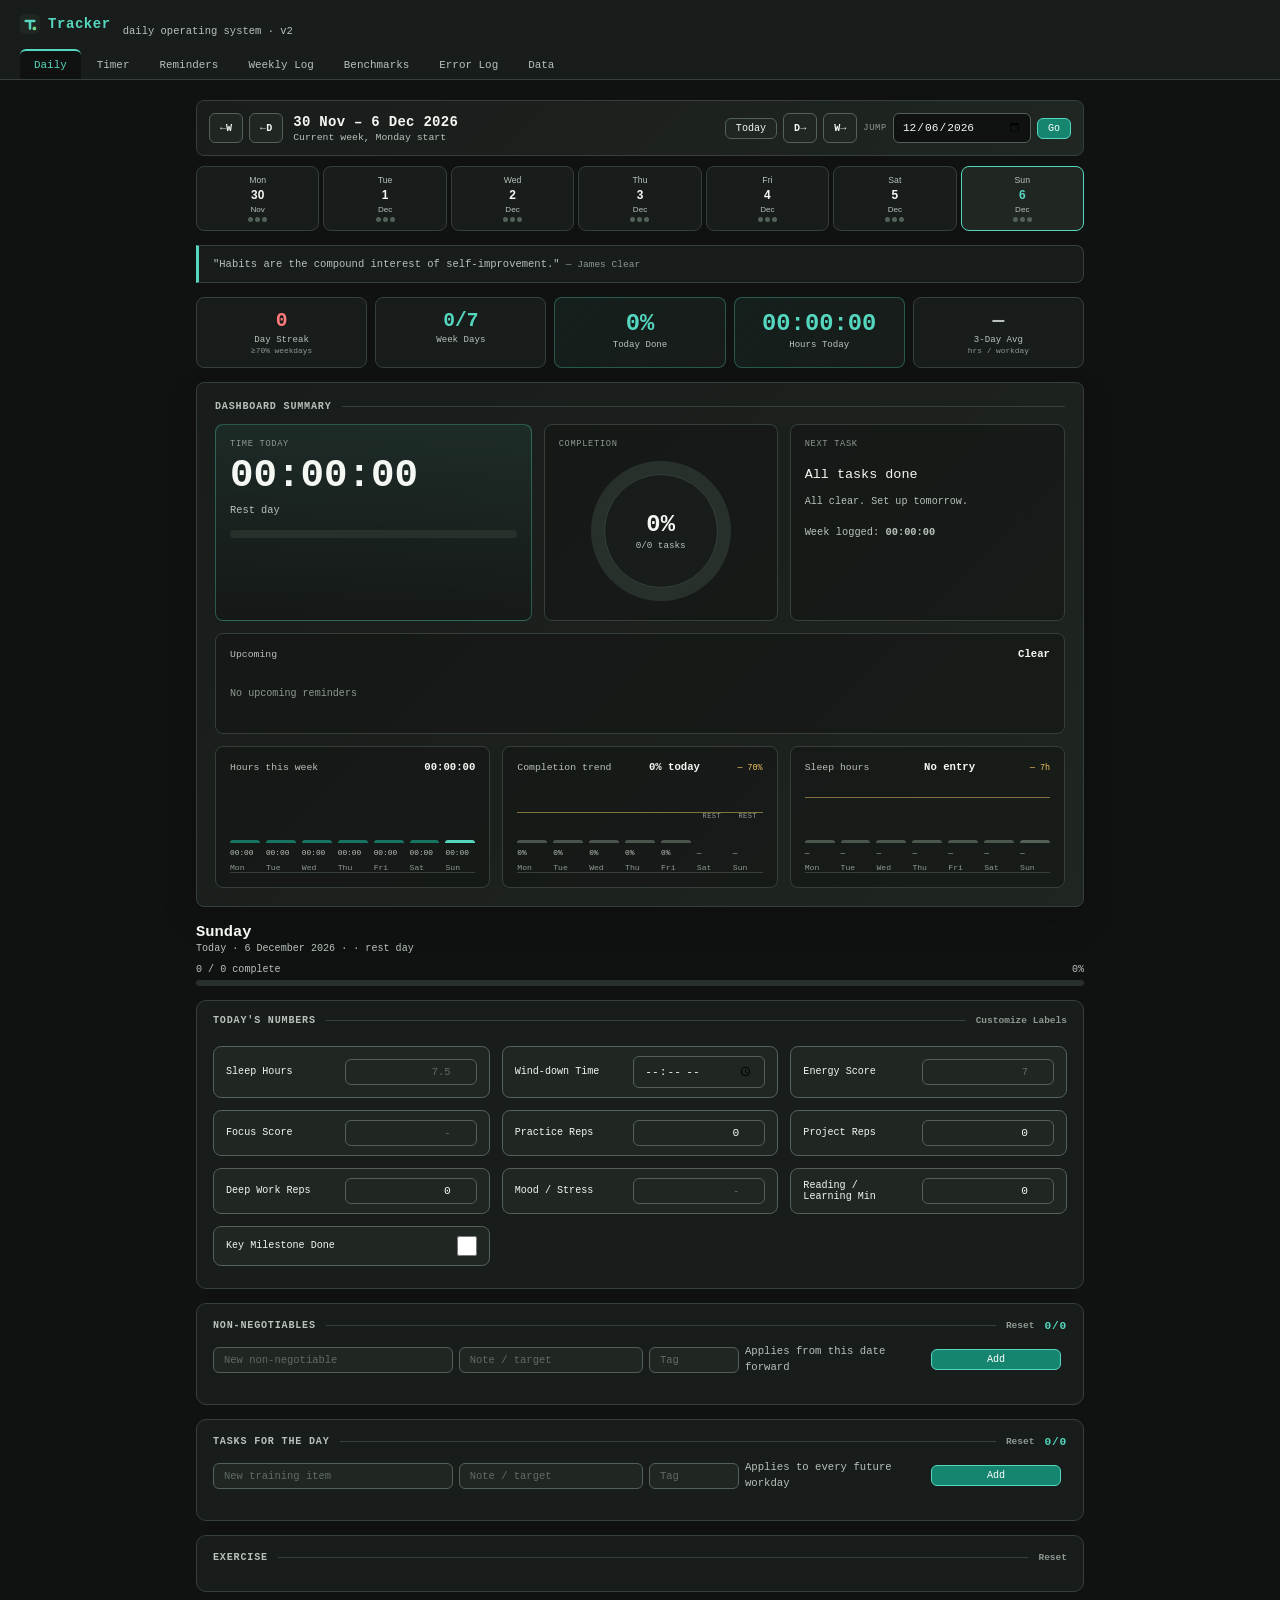
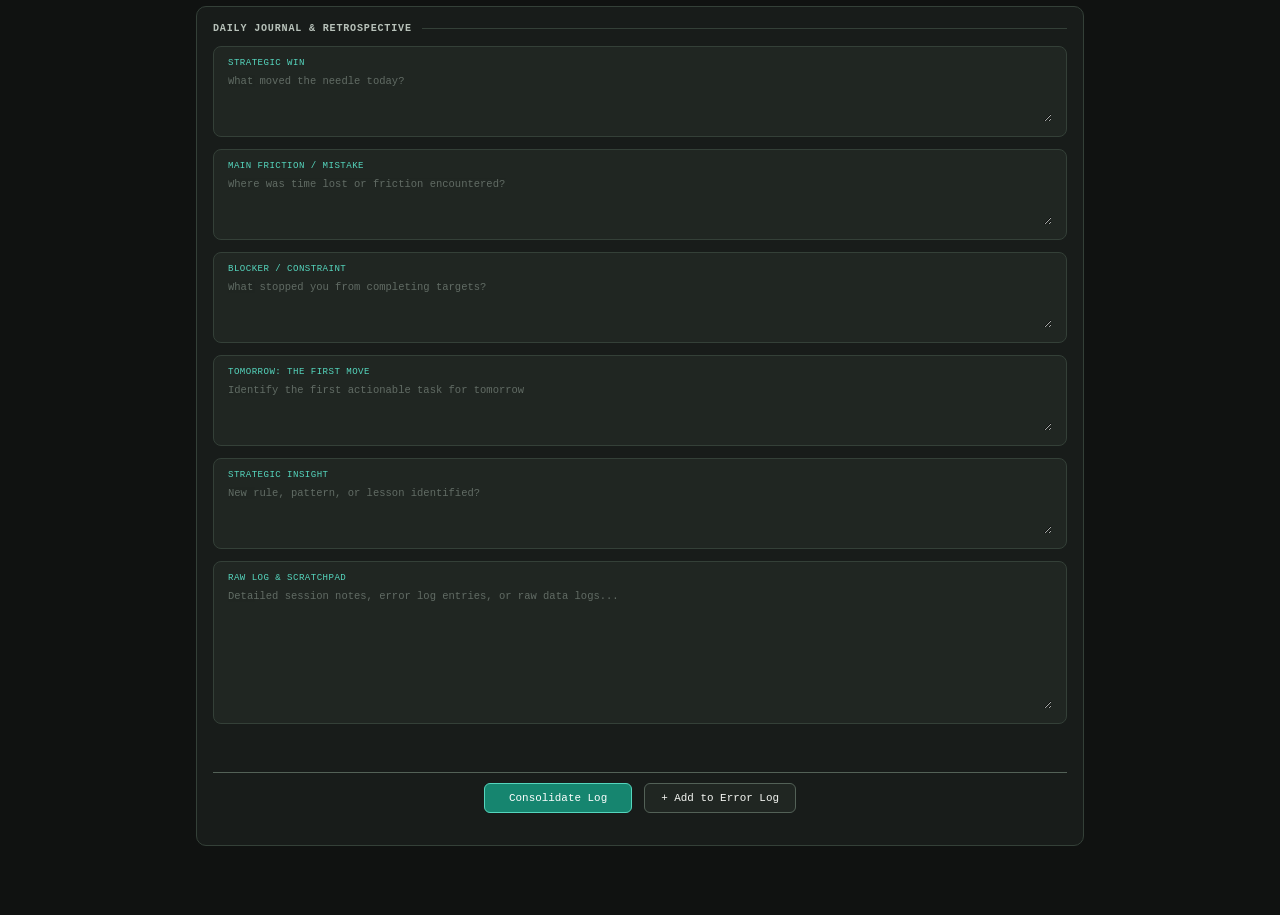
==== index.html @ 87ac99f3 "Rename site title to Tracker" ====
<!DOCTYPE html>
<html lang="en">
<head>
<meta charset="UTF-8">
<meta name="viewport" content="width=device-width, initial-scale=1.0">
<title>Tracker</title>
<link rel="icon" type="image/svg+xml" href="data:image/svg+xml,%3Csvg xmlns='http://www.w3.org/2000/svg' viewBox='0 0 64 64'%3E%3Crect width='64' height='64' rx='16' fill='%23101211'/%3E%3Cpath d='M18 22h28M32 22v24' stroke='%2355d6be' stroke-width='8' stroke-linecap='round'/%3E%3Ccircle cx='46' cy='46' r='6' fill='%2372d889'/%3E%3C/svg%3E">
<link rel="stylesheet" href="styles.css">
</head>
<body>
<div id="toastContainer" class="toast-container"></div>

<!-- ═══════════════════════ HEADER ═══════════════════════ -->
<div class="app-header">
  <div class="app-title-row">
    <div style="display:flex; align-items:center; gap:8px">
      <svg width="20" height="20" viewBox="0 0 64 64" fill="none" xmlns="http://www.w3.org/2000/svg">
        <rect width="64" height="64" rx="16" fill="#202622"/>
        <path d="M18 22h28M32 22v24" stroke="#55d6be" stroke-width="8" stroke-linecap="round"/>
        <circle cx="46" cy="46" r="6" fill="#72d889"/>
      </svg>
      <span class="app-title">Tracker</span>
    </div>
    <span class="app-sub">daily operating system · v2</span>
  </div>
  <div class="tabs">
    <button class="tab-btn active" onclick="switchTab('daily')">Daily</button>
    <button class="tab-btn" onclick="switchTab('timer')">Timer</button>
    <button class="tab-btn" onclick="switchTab('reminders')">Reminders</button>
    <button class="tab-btn" onclick="switchTab('weekly')">Weekly Log</button>
    <button class="tab-btn" onclick="switchTab('metrics')">Benchmarks</button>
    <button class="tab-btn" onclick="switchTab('errorlog')">Error Log</button>
    <button class="tab-btn" onclick="switchTab('export')">Data</button>
  </div>
</div>

<!-- ═══════════════════════ TAB: DAILY ═══════════════════════ -->
<div class="tab-panel active" id="tab-daily">

  <!-- Week navigation -->
  <div class="week-nav">
    <div class="week-nav-controls">
      <button class="btn sm week-arrow" title="Previous week" onclick="shiftSelectedWeek(-1)">←W</button>
      <button class="btn sm week-arrow" title="Previous day" onclick="shiftSelectedDay(-1)">←D</button>
    </div>
    <div>
      <div class="week-nav-title" id="weekNavTitle">Current week</div>
      <div class="week-nav-sub" id="weekNavSub">Monday start</div>
    </div>
    <div class="week-nav-jump">
      <button class="btn sm" onclick="goToToday()">Today</button>
      <button class="btn sm week-arrow" title="Next day" onclick="shiftSelectedDay(1)">D→</button>
      <button class="btn sm week-arrow" title="Next week" onclick="shiftSelectedWeek(1)">W→</button>
      <label for="weekJumpDate">Jump</label>
      <input type="date" id="weekJumpDate">
      <button class="btn sm primary" onclick="jumpToWeek()">Go</button>
    </div>
  </div>

  <!-- Week strip -->
  <div class="week-strip" id="weekStrip"></div>

  <!-- Quote banner -->
  <div class="phase-banner">
    <span class="phase-desc" id="phaseDesc"></span>
  </div>

  <!-- Stats -->
  <div class="stats-row">
    <div class="stat-card"><div class="stat-val" id="statStreak">0</div><div class="stat-label">Day Streak</div><div class="stat-sublabel">≥70% weekdays</div></div>
    <div class="stat-card"><div class="stat-val" id="statWeek">0/7</div><div class="stat-label">Week Days</div></div>
    <div class="stat-card primary"><div class="stat-val large" id="statToday">0%</div><div class="stat-label">Today Done</div></div>
    <div class="stat-card primary"><div class="stat-val large" id="statHours">0h</div><div class="stat-label">Hours Today</div></div>
    <div class="stat-card"><div class="stat-val" id="statWeekPace">—</div><div class="stat-label">3-Day Avg</div><div class="stat-sublabel">hrs / workday</div></div>
  </div>

  <div class="dashboard-card">
    <div class="card-title">Dashboard Summary <span class="section-line"></span></div>
    <div class="dashboard-grid" id="dashboardSummary"></div>
  </div>

  <!-- Day header -->
  <div class="day-header">
    <div>
      <div class="day-title" id="dayTitle">Monday</div>
      <div class="day-meta" id="dayMeta">loading…</div>
    </div>
  </div>

  <!-- Progress -->
  <div class="prog-wrap">
    <div class="prog-info">
      <span id="progressLabel">0 / 0 complete</span>
      <span id="progressPct">0%</span>
    </div>
    <div class="prog-bar"><div class="prog-fill" id="progressFill" style="width:0%"></div></div>
  </div>

  <!-- Daily numeric inputs -->
  <div class="daily-inputs card">
    <div class="card-title">Today's Numbers <span class="section-line"></span><button class="reset-link" onclick="toggleNumberLabelEditor()">Customize Labels</button></div>
    <div class="today-number-grid" id="todayNumbersGrid"></div>
    <div class="number-label-editor hidden" id="numberLabelEditor"></div>
    <div class="fallback-hint" id="fallbackHint"></div>
  </div>

  <!-- Sunday Protocol -->
  <div class="sunday-panel" id="sundayPanel" style="display:none">
    <div class="sunday-title">Sunday review</div>
    <div id="sundayList"></div>
  </div>

  <!-- Non-Negotiables -->
  <div class="card">
    <div class="card-title">
      Non-Negotiables <span class="section-line"></span>
      <button class="reset-link" onclick="resetNonNegs()">Reset</button>
      <span class="count" id="nnCount">0/8</span>
    </div>
    <div class="list-editor">
      <input type="text" id="nn-new-text" placeholder="New non-negotiable">
      <input type="text" id="nn-new-meta" placeholder="Note / target">
      <input type="text" id="nn-new-tag" placeholder="Tag">
      <div class="scope-picker hidden" id="nn-new-scope">
        <label><input type="checkbox" value="hard" checked> Daily</label>
      </div>
      <div class="timer-log-line">Applies from this date forward</div>
      <button class="btn sm primary" onclick="addNonNeg(this)">Add</button>
    </div>
    <div id="nnList"></div>
  </div>

  <!-- Daily Tasks -->
  <div class="card">
    <div class="card-title" id="trainingTitle">Tasks for the Day <span class="section-line"></span> <span class="count" id="tbCount">0/6</span></div>
    <div class="list-editor">
      <input type="text" id="tr-new-text" placeholder="New training item">
      <input type="text" id="tr-new-meta" placeholder="Note / target">
      <input type="text" id="tr-new-tag" placeholder="Tag">
      <div class="scope-picker hidden" id="tr-new-scope">
        <label><input type="checkbox" value="hard" checked> Daily</label>
      </div>
      <div class="timer-log-line">Applies to every future workday</div>
      <button class="btn sm primary" onclick="addTrainingItem(this)">Add</button>
    </div>
    <div id="trainingList"></div>
  </div>

  <!-- Exercise -->
  <div class="card">
    <div class="card-title">Exercise <span class="section-line"></span><button class="reset-link" onclick="resetExercise()">Reset</button></div>
    <div id="exerciseList"></div>
  </div>

  <!-- Daily insight -->
  <div class="card notes-section">
    <div class="card-title">Daily Journal &amp; Retrospective <span class="section-line"></span></div>
    
    <div class="journal-stack">
      <div class="journal-field">
        <label>Strategic Win</label>
        <textarea id="inp-wins" placeholder="What moved the needle today?" oninput="saveInput('wins',this.value)"></textarea>
      </div>
      
      <div class="journal-field">
        <label>Main Friction / Mistake</label>
        <textarea id="inp-mistake" placeholder="Where was time lost or friction encountered?" oninput="saveInput('mistake',this.value)"></textarea>
      </div>
      
      <div class="journal-field">
        <label>Blocker / Constraint</label>
        <textarea id="inp-blockers" placeholder="What stopped you from completing targets?" oninput="saveInput('blockers',this.value)"></textarea>
      </div>
      
      <div class="journal-field">
        <label>Tomorrow: The First Move</label>
        <textarea id="inp-tomorrow" placeholder="Identify the first actionable task for tomorrow" oninput="saveInput('tomorrow',this.value)"></textarea>
      </div>

      <div class="journal-field">
        <label>Strategic Insight</label>
        <textarea id="inp-insight" placeholder="New rule, pattern, or lesson identified?" oninput="saveInput('insight',this.value)"></textarea>
      </div>

      <div class="journal-field">
        <label>Raw Log &amp; Scratchpad</label>
        <textarea id="inp-notes" placeholder="Detailed session notes, error log entries, or raw data logs..." style="min-height: 120px;" oninput="saveInput('notes',this.value)"></textarea>
      </div>
    </div>

    <div class="mt48 mb16" style="display:flex; gap:12px; justify-content:center; padding-top: 10px; border-top: 1px solid var(--border2);">
      <button class="btn primary" style="padding: 8px 24px;" onclick="quickRetrospective()">Consolidate Log</button>
      <button class="btn" style="padding: 8px 16px;" onclick="addToErrorLogFromNotes()">+ Add to Error Log</button>
    </div>
  </div>

</div><!-- /tab-daily -->

<!-- ═══════════════════════ TAB: TIMER ═══════════════════════ -->
<div class="tab-panel" id="tab-timer">
  <div class="timer-page">
    <div class="timer-shell">
      <div class="timer-face" id="timerFace">
        <div class="timer-center">
          <div class="timer-display large" id="timerDisplay">25:00</div>
          <div class="timer-state" id="timerState">Ready</div>
          <div class="timer-meta">
            <div class="timer-chip">Elapsed<strong id="timerElapsedMeta">00:00:00</strong></div>
            <div class="timer-chip">Target<strong id="timerTargetMeta">00:25:00</strong></div>
          </div>
        </div>
      </div>

      <div class="timer-panel">
        <div class="timer-section-row">
          <div class="timer-panel-title" style="margin-bottom:0;">Timer</div>
          <div class="timer-log-line" id="timerModeSummary">Focus session</div>
        </div>
        <div class="timer-control-stack">
          <div class="timer-section">
            <div class="timer-modes">
              <button class="timer-mode-btn active" onclick="setTimerMode('pomodoro')">Pomodoro</button>
              <button class="timer-mode-btn" onclick="setTimerMode('free')">Free timer</button>
            </div>
          </div>

          <div class="timer-section" id="timerDurationSection">
            <div class="timer-panel-title">Durations</div>
            <div class="timer-duration-grid">
              <div class="timer-duration-card study" id="studyDurationCard">
                <div class="timer-duration-head">
                  <div>
                    <div class="timer-duration-title">Study period</div>
                    <div class="timer-duration-sub">Deep work countdown</div>
                  </div>
                  <div class="timer-duration-pill">Focus</div>
                </div>
                <div class="duration-control">
                  <button onclick="adjustTimerDuration('pomodoro', -60)" title="Decrease study period by 1 minute">−</button>
                  <input type="text" inputmode="numeric" id="timerPomodoroDuration" value="00:25:00" oninput="setTimerDuration('pomodoro', this.value)" aria-label="Study period duration">
                  <button onclick="adjustTimerDuration('pomodoro', 60)" title="Increase study period by 1 minute">+</button>
                </div>
              </div>
              <div class="timer-duration-card break" id="breakDurationCard">
                <div class="timer-duration-head">
                  <div>
                    <div class="timer-duration-title">Break period</div>
                    <div class="timer-duration-sub">Recovery countdown</div>
                  </div>
                  <div class="timer-duration-pill">Break</div>
                </div>
                <div class="duration-control">
                  <button onclick="adjustTimerDuration('break', -60)" title="Decrease break period by 1 minute">−</button>
                  <input type="text" inputmode="numeric" id="timerBreakDuration" value="00:05:00" oninput="setTimerDuration('break', this.value)" aria-label="Break period duration">
                  <button onclick="adjustTimerDuration('break', 60)" title="Increase break period by 1 minute">+</button>
                </div>
              </div>
            </div>
            <div class="timer-presets-label">Study presets</div>
            <div class="timer-presets">
              <button class="timer-mode-btn" onclick="setTimerDuration('pomodoro','00:15:00')">15m</button>
              <button class="timer-mode-btn" onclick="setTimerDuration('pomodoro','00:25:00')">25m</button>
              <button class="timer-mode-btn" onclick="setTimerDuration('pomodoro','00:45:00')">45m</button>
              <button class="timer-mode-btn" onclick="setTimerDuration('pomodoro','01:00:00')">1h</button>
            </div>
          </div>

          <div class="timer-section">
            <div class="timer-panel-title">Log target</div>
            <select id="timerTargetSelect" class="timer-target-select" onchange="manualTimerTargetId = this.value || null; renderTimer()"></select>
            <div class="timer-log-line" id="timerTargetHint">Auto selects the next unfinished training item.</div>
          </div>

          <div class="timer-status-grid">
            <div class="timer-chip">Last log<strong id="timerLastLog">None</strong></div>
            <div class="timer-chip">Mode<strong id="timerModeMeta">Pomodoro</strong></div>
          </div>

          <div class="timer-actions">
            <button class="btn primary" id="timerStartBtn" onclick="toggleTimer()">Start</button>
            <button class="btn danger hidden" id="timerDismissBtn" onclick="dismissTimerAlarm()">Dismiss alarm</button>
            <button class="btn" id="timerLogBtn" onclick="logTimerToNextTask()">Log now</button>
            <button class="btn" id="timerBreakBtn" onclick="toggleBreakMode()">Break</button>
            <button class="btn" onclick="resetTimer()">Reset</button>
          </div>
        </div>
      </div>
    </div>
  </div>
</div>

<!-- ═══════════════════════ TAB: REMINDERS ═══════════════════════ -->
<div class="tab-panel" id="tab-reminders">
  <div class="card">
    <div class="card-title">New Reminder <span class="section-line"></span></div>
    <div class="reminder-form">
      <input type="text" id="reminderText" placeholder="Reminder">
      <input type="date" id="reminderDate">
      <input type="time" id="reminderTime">
      <button class="btn primary" onclick="addReminder()">Add</button>
      <textarea id="reminderNotes" placeholder="Notes / context"></textarea>
    </div>
  </div>

  <div class="card">
    <div class="card-title">Upcoming <span class="section-line"></span><span class="count" id="reminderCount">0</span></div>
    <div id="reminderList" class="reminder-list"></div>
  </div>
</div>

<!-- ═══════════════════════ TAB: WEEKLY LOG ═══════════════════════ -->
<div class="tab-panel" id="tab-weekly">
  <div class="weekly-command">
    <div class="weekly-control-panel">
      <div class="weekly-kicker">Weekly Control Summary</div>
      <div class="weekly-headline" id="weeklyCommandTitle">Week readout pending</div>
      <div class="weekly-copy" id="weeklyCommandCopy">Track inputs, recovery, and review quality. Trends beat single dots.</div>
      <div class="weekly-score-grid" id="weeklyScoreGrid"></div>
    </div>
    <div class="card" style="margin-bottom:0">
      <div class="card-title">Weekly Diagnosis <span class="section-line"></span></div>
      <div class="weekly-diagnosis-list" id="weeklyDiagnosisList"></div>
    </div>
  </div>

  <div class="weekly-status-grid" id="weeklyStatusGrid"></div>

  <div class="weekly-graphs">
    <div class="weekly-graph-card">
              <div class="weekly-graph-title"><span>Hours Logged</span><strong id="weeklyHoursGraphMeta">—</strong></div>
      <div id="weeklyHoursGraph"></div>
    </div>
    <div class="weekly-graph-card">
      <div class="weekly-graph-title"><span>Completion Trend</span><strong id="weeklyCompletionGraphMeta">—</strong></div>
      <div id="weeklyCompletionGraph"></div>
    </div>
    <div class="weekly-graph-card">
      <div class="weekly-graph-title"><span>Recovery Graph</span><strong>Sleep + energy</strong></div>
      <div id="weeklyRecoveryGraph"></div>
    </div>
    <div class="weekly-graph-card">
              <div class="weekly-graph-title"><span>Task Mix</span><strong>practice / project / deep work</strong></div>
      <div id="weeklyTrainingMix"></div>
    </div>
    <div class="weekly-graph-card full">
      <div class="weekly-graph-title"><span>Non-Negotiables Heatmap</span><strong>AM / PM / Zeta / Light / Review / Screen</strong></div>
      <div id="weeklyHeatmap"></div>
    </div>
  </div>

  <div class="card">
    <div class="card-title" id="weeklyTitle">Weekly Log <span class="section-line"></span></div>
    <div class="row mb12">
      <button class="btn sm" onclick="prevWeek()">← Prev</button>
      <span id="weekRangeLabel" style="font-size:.78rem; color:var(--dim)"></span>
      <button class="btn sm" onclick="nextWeek()">Next →</button>
      <span class="spacer"></span>
      <input type="date" id="weeklyJumpDate" style="max-width:160px">
      <button class="btn sm" onclick="jumpWeeklyLogToDate()">Go</button>
      <button class="btn sm primary" onclick="goToThisWeek()">This Week</button>
    </div>
    <div class="weekly-table-wrap">
      <table class="weekly-table" id="weeklyTable"></table>
    </div>
  </div>

  <!-- Week summary -->
  <div class="card" id="weekSummaryCard">
    <div class="card-title">Week Summary <span class="section-line"></span></div>
    <div id="weekSummary"></div>
  </div>
</div>

<!-- ═══════════════════════ TAB: BENCHMARKS ═══════════════════════ -->
<div class="tab-panel" id="tab-metrics">

  <div class="benchmark-command mb16">
    <div class="benchmark-console">
      <div class="bench-kicker">Custom Benchmarks</div>
      <div class="bench-headline" id="benchCommandTitle">System readout pending</div>
      <div class="bench-copy" id="benchCommandCopy">
        Build your own scorecard. Keep the defaults, rename them, or replace them with benchmarks for fitness, study, work, money, recovery, or any personal system.
      </div>
      <div class="bench-score-grid" id="benchScoreGrid"></div>
    </div>
    <div class="card" style="margin-bottom:0">
      <div class="card-title">Add Benchmark <span class="section-line"></span></div>
      <div class="custom-benchmark-form">
        <input type="text" id="bench-new-name" placeholder="Metric name">
        <input type="text" id="bench-new-current" placeholder="Current value">
        <select id="bench-new-status">
          <option value="green">Green</option>
          <option value="amber">Amber</option>
          <option value="red">Off-track</option>
          <option value="grey">No data</option>
        </select>
        <input type="text" id="bench-new-good" placeholder="Green band">
        <input type="text" id="bench-new-ok" placeholder="Amber band">
        <input type="text" id="bench-new-bad" placeholder="Off-track band">
        <input class="wide" type="text" id="bench-new-note" placeholder="Evidence / note">
        <input class="wide" type="text" id="bench-new-action" placeholder="Action if this goes off-track">
        <button class="btn primary sm wide" onclick="addCustomBenchmark()">Add Benchmark</button>
      </div>
    </div>
  </div>

  <div class="card">
    <div class="card-title">Live Diagnostics <span class="section-line"></span></div>
    <div class="bench-diagnostic-grid" id="benchDiagnosticGrid"></div>
  </div>

  <div class="card">
    <div class="card-title">Benchmark Board <span class="section-line"></span></div>
    <div class="benchmark-board" id="customBenchmarkBoard"></div>
  </div>

</div>

<!-- ═══════════════════════ TAB: ERROR LOG ═══════════════════════ -->
<div class="tab-panel" id="tab-errorlog">

  <!-- Add entry -->
  <div class="card">
    <div class="card-title">Add Error Log Entry <span class="section-line"></span></div>
    <div class="mb8">
      <label style="font-size:.68rem;color:var(--dim);display:block;margin-bottom:4px">Problem / Source</label>
      <input type="text" id="el-problem" placeholder="e.g. Project task, workout, meeting, study set">
    </div>
    <div class="mb8">
      <label style="font-size:.68rem;color:var(--dim);display:block;margin-bottom:4px">What I Missed</label>
      <input type="text" id="el-missed" placeholder="e.g. greedy failed, missed binary search on answer">
    </div>
    <div class="mb12">
      <label style="font-size:.68rem;color:var(--dim);display:block;margin-bottom:4px">Pattern / Lesson</label>
      <input type="text" id="el-pattern" placeholder="e.g. default to BS when function is monotonic">
    </div>
    <button class="btn primary" onclick="addErrorEntry()">Add Entry</button>
  </div>

  <!-- Pattern clusters / bottlenecks -->
  <div class="card" id="bottlenecksCard">
    <div class="card-title">Pattern Clusters <span class="section-line"></span></div>
    <div id="bottlenecksList"></div>
  </div>

  <!-- Filter + list -->
  <div class="card">
    <div class="card-title">
      All Entries <span class="section-line"></span>
      <span class="count" id="elCount">0</span>
    </div>
    <div class="row mb12">
      <input type="text" id="el-search" placeholder="Search entries…" oninput="renderErrorLog()" style="max-width:300px">
      <button class="btn sm danger" onclick="clearErrorLog()">Clear All</button>
    </div>
    <div id="errorLogList"></div>
  </div>

</div>

<!-- ═══════════════════════ TAB: DATA ═══════════════════════ -->
<div class="tab-panel" id="tab-export">

  <div class="card export-section">
    <div class="card-title">File Autosave <span class="section-line"></span></div>
    <div class="backup-status mb12" id="backupStatus">Local browser autosave is active. Connect a backup file for working-directory autosave.</div>
    <div class="row mb12">
      <button class="btn primary" onclick="connectBackupFile()">Connect backup file</button>
      <button class="btn" onclick="writeBackupNow()">Save backup now</button>
      <button class="btn" onclick="loadFromBackupFile()">Load from backup file</button>
    </div>
    <div style="font-size:.72rem; color:var(--dim)">Choose or create <strong>tracker-data.json</strong> in this folder. After permission is granted, typing in the tracker autosaves to that file.</div>
  </div>

  <div class="card export-section">
    <div class="card-title">Export <span class="section-line"></span></div>
    <div class="row mb12">
      <button class="btn primary" onclick="exportJSON()">Export JSON (full backup)</button>
      <button class="btn" onclick="exportCSV()">Export Weekly CSV</button>
    </div>
    <div style="font-size:.72rem; color:var(--dim)">JSON includes all daily data, task templates, error log, and benchmark settings.</div>
  </div>

  <div class="card export-section">
    <div class="card-title">Daily Workload <span class="section-line"></span></div>
    <div style="font-size:.78rem; color:var(--dim); line-height:1.5">
      Workdays use one editable task set with a 6 hour reference. Saturday and Sunday stay rest days with a 0 hour target unless you customize them.
    </div>
  </div>

  <div class="card export-section">
    <div class="card-title">Import <span class="section-line"></span></div>
    <div class="mb8" style="font-size:.72rem; color:var(--amber)">⚠ Importing will overwrite your current data.</div>
    <input type="file" id="importFile" accept=".json" onchange="importJSON(this)" style="font-size:.75rem;color:var(--dim)">
  </div>

  <div class="card export-section">
    <div class="card-title">Data Preview <span class="section-line"></span></div>
    <code class="data-preview" id="dataPreview">Loading…</code>
    <div class="row mt8">
      <span style="font-size:.7rem;color:var(--dim)" id="dataSize"></span>
      <span class="spacer"></span>
      <button class="btn sm danger" onclick="resetAll()">Reset All Data</button>
    </div>
  </div>

</div>

<!-- ═══════════════════════ JAVASCRIPT ═══════════════════════ -->
<script src="app.js"></script>
</body>
</html>
---- styles.css ----
:root {
  --bg:        #101211;
  --surf:      #181c1a;
  --surf2:     #202622;
  --surf3:     #28302b;
  --border:    #344038;
  --border2:   #536157;
  --text:      #f5f7f3;
  --dim:       #b8c2ba;
  --muted:     #8d9a91;
  --accent:    #55d6be;
  --accent2:   #16856f;
  --green:     #72d889;
  --green-bg:  #102b19;
  --amber:     #f0c75e;
  --amber-bg:  #302811;
  --red:       #ff7b7b;
  --red-bg:    #331617;
  --blue:      #7fb7ff;
  --blue-bg:   #142133;
  --font: ui-monospace, 'Cascadia Code', 'SF Mono', 'Fira Code', monospace;
}
* { margin:0; padding:0; box-sizing:border-box; }
html { font-size:14px; }
body { background:var(--bg); color:var(--text); font-family:var(--font); min-height:100vh; }

/* ── HEADER ── */
.app-header {
  background:var(--surf);
  border-bottom:1px solid var(--border);
  padding:14px 20px 0;
  position:sticky; top:0; z-index:100;
}
.app-title-row { display:flex; align-items:baseline; gap:12px; margin-bottom:12px; }
.app-title { font-size:1rem; font-weight:600; color:var(--accent); letter-spacing:.04em; }
.app-sub { font-size:.75rem; color:var(--dim); }
.tabs { display:flex; gap:2px; }
.tab-btn {
  background:none; border:none; color:var(--dim); cursor:pointer;
  padding:8px 14px; font:inherit; font-size:.78rem; border-radius:6px 6px 0 0;
  border-top:2px solid transparent; transition:all .15s;
}
.tab-btn:hover { color:var(--text); background:var(--surf2); }
.tab-btn.active { color:var(--accent); border-top-color:var(--accent); background:var(--bg); }

/* ── LAYOUT ── */
.tab-panel { display:none; max-width:920px; margin:0 auto; padding:20px 16px 60px; }
.tab-panel.active { display:block; }

/* ── SHARED COMPONENTS ── */
.card {
  background:var(--surf);
  border:1px solid var(--border);
  border-radius:10px;
  padding:16px;
  margin-bottom:14px;
}
.card-title {
  font-size:.72rem; font-weight:600; color:var(--dim);
  text-transform:uppercase; letter-spacing:.08em; margin-bottom:12px;
  display:flex; align-items:center; gap:10px;
}
.card-title .count { color:var(--accent); font-size:.8rem; margin-left:auto; }
.section-line { flex:1; height:1px; background:var(--border); }

.btn {
  background:var(--surf2); border:1px solid var(--border2); color:var(--text);
  padding:6px 14px; border-radius:6px; cursor:pointer; font:inherit; font-size:.78rem;
  transition:all .15s;
}
.btn:hover { background:var(--surf3); border-color:var(--dim); }
.btn.primary { background:var(--accent2); border-color:var(--accent); color:#fff; }
.btn.primary:hover { background:var(--accent); }
.btn:disabled { opacity:.48; cursor:not-allowed; }
.btn:disabled:hover { background:var(--surf2); border-color:var(--border2); }
.btn.sm { padding:4px 10px; font-size:.72rem; }
.btn.danger { border-color:var(--red); color:var(--red); }
.btn.danger:hover { background:var(--red-bg); }

input[type="text"], input[type="number"], input[type="time"], input[type="date"], textarea, select {
  background:var(--surf2); border:1px solid var(--border2); color:var(--text);
  border-radius:6px; padding:6px 10px; font:inherit; font-size:.8rem; width:100%;
  outline:none; transition:border-color .15s;
}
input[type="text"]:focus, input[type="number"]:focus, input[type="time"]:focus,
input[type="date"]:focus, textarea:focus, select:focus { border-color:var(--accent); }
input[type="number"] { width:80px; text-align:right; }
input[type="time"] { max-width:132px; }
input.compact-input { width:100%; max-width:132px; }
textarea { resize:vertical; min-height:80px; line-height:1.5; }
::placeholder { color: var(--muted); opacity: 0.6; font-size: 0.75rem; }

.row { display:flex; gap:10px; align-items:center; flex-wrap:wrap; }
.row label { color:var(--dim); font-size:.75rem; white-space:nowrap; }
.spacer { flex:1; }

/* ── TOAST ── */
.toast-container {
  position: fixed; bottom: 20px; right: 20px; z-index: 1000;
  display: flex; flex-direction: column; gap: 8px;
}
.toast {
  padding: 10px 16px; border-radius: 8px; font-size: 0.8rem;
  color: #fff; background: var(--surf3); border: 1px solid var(--border2);
  box-shadow: 0 4px 12px rgba(0,0,0,0.5);
  animation: toast-in 0.3s ease forwards;
  display: flex; align-items: center; gap: 8px; min-width: 200px;
}
.toast.success { border-color: var(--green); background: var(--green-bg); color: var(--green); }
.toast.danger { border-color: var(--red); background: var(--red-bg); color: var(--red); }
@keyframes toast-in {
  from { transform: translateX(100%); opacity: 0; }
  to { transform: translateX(0); opacity: 1; }
}
.toast.fade-out {
  animation: toast-out 0.3s ease forwards;
}
@keyframes toast-out {
  from { transform: translateX(0); opacity: 1; }
  to { transform: translateX(100%); opacity: 0; }
}

/* ── SCOPE POPUP ── */
.scope-popup {
  position: fixed; z-index: 600;
  background: var(--surf2); border: 1px solid var(--border2);
  border-radius: 8px; padding: 10px 12px;
  box-shadow: 0 8px 24px rgba(0,0,0,.55);
  display: flex; flex-direction: column; gap: 6px; min-width: 210px;
}
.scope-popup-label {
  font-size: .68rem; color: var(--muted);
  text-transform: uppercase; letter-spacing: .08em; margin-bottom: 2px;
}
.scope-popup-btn {
  background: var(--surf3); border: 1px solid var(--border2);
  color: var(--text); padding: 6px 10px; border-radius: 6px;
  cursor: pointer; font: inherit; font-size: .78rem;
  text-align: left; transition: all .15s; display: flex; align-items: center; gap: 8px;
}
.scope-popup-btn:hover { border-color: var(--accent); color: var(--accent); }
.scope-popup-btn .scope-icon { font-size: .9rem; flex-shrink: 0; }

/* ── WEEK STRIP ── */
.week-strip {
  display:grid; grid-template-columns:repeat(7,1fr); gap:4px;
  margin-bottom:14px;
}
.week-nav {
  background:linear-gradient(135deg, var(--surf), var(--surf2));
  border:1px solid var(--border);
  border-radius:8px;
  padding:12px;
  margin-bottom:10px;
  display:grid;
  grid-template-columns:auto minmax(230px,1fr) auto;
  align-items:center;
  gap:10px;
}
.week-nav-title { color:var(--text); font-weight:700; font-size:1rem; letter-spacing:.02em; }
.week-nav-sub { color:var(--dim); font-size:.7rem; margin-top:2px; }
.week-nav-controls { display:flex; align-items:center; gap:6px; }
.week-nav-jump {
  display:flex; align-items:center; justify-content:flex-end; gap:6px; flex-wrap:wrap;
}
.week-nav-jump label {
  color:var(--muted); font-size:.62rem; text-transform:uppercase; letter-spacing:.08em;
}
.week-nav input[type="date"] {
  width:138px; min-width:0; height:30px; padding:4px 8px;
  color:var(--text); background:var(--bg); border-color:var(--border2);
}
.week-arrow {
  min-width:34px; height:30px; display:inline-flex; align-items:center; justify-content:center;
  padding:0 8px; font-weight:700;
}
.day-btn {
  background:var(--surf); border:1px solid var(--border); border-radius:8px;
  cursor:pointer; padding:8px 4px; display:flex; flex-direction:column;
  align-items:center; gap:3px; transition:all .15s;
}
.day-btn:hover { border-color:var(--border2); background:var(--surf2); }
.day-btn.active { border-color:var(--accent); background:var(--surf2); }
.day-btn.today-mark .day-date { color:var(--accent); }
.day-label { font-size:.62rem; color:var(--dim); }
.day-date  { font-size:.85rem; font-weight:600; color:var(--text); }
.day-month { font-size:.58rem; color:var(--dim); }
.day-btn:not(.active) .day-date { color:var(--text); }
.day-btn:not(.active) .day-label,
.day-btn:not(.active) .day-month { color:var(--dim); }
.day-pips  { display:flex; gap:2px; }
.pip { width:5px; height:5px; border-radius:50%; background:var(--border2); }
.pip.on { background:var(--green); }
.pip.half { background:var(--amber); }

/* ── PHASE BANNER ── */
.phase-banner {
  background:var(--surf);
  border:1px solid var(--border);
  border-left:3px solid var(--accent);
  border-radius:0 8px 8px 0;
  padding:12px 14px;
  margin-bottom:14px;
  display:flex; align-items:center; gap:12px; flex-wrap:wrap;
}
.phase-badge { color:var(--accent); font-weight:600; font-size:.8rem; white-space:nowrap; }
.phase-desc { color:var(--dim); font-size:.75rem; flex:1; min-width:180px; }
.phase-btns { display:flex; gap:4px; }
.phase-pick {
  background:var(--surf2); border:1px solid var(--border2); color:var(--dim);
  border-radius:4px; padding:3px 8px; cursor:pointer; font:inherit; font-size:.72rem;
  transition:all .15s;
}
.phase-pick.active { border-color:var(--accent); color:var(--accent); background:var(--surf3); }

/* ── STATS ROW ── */
.stats-row { display:grid; grid-template-columns:repeat(5,1fr); gap:8px; margin-bottom:14px; }
.stat-card {
  background:var(--surf); border:1px solid var(--border); border-radius:8px;
  padding:12px 8px; text-align:center;
}
.stat-card.primary {
  border-color:rgba(85,214,190,.32);
  background:linear-gradient(135deg,rgba(85,214,190,.07),var(--surf));
}
.stat-val { font-size:1.4rem; font-weight:600; color:var(--accent); }
.stat-val.large { font-size:1.7rem; }
.stat-label { font-size:.65rem; color:var(--dim); margin-top:2px; }
.stat-sublabel { font-size:.56rem; color:var(--muted); margin-top:1px; }

/* ── PROGRESS ── */
.prog-wrap { margin-bottom:14px; }
.prog-info { display:flex; justify-content:space-between; margin-bottom:5px; font-size:.72rem; color:var(--dim); }
.prog-bar { height:6px; background:var(--surf3); border-radius:3px; overflow:hidden; }
.prog-fill { height:100%; background:var(--green); border-radius:3px; transition:width .4s; }

/* ── DAY HEADER ── */
.day-header {
  display:flex; align-items:center; justify-content:space-between;
  flex-wrap:wrap; gap:10px; margin-bottom:10px;
}
.day-title { font-size:1.1rem; font-weight:600; }
.day-meta  { font-size:.72rem; color:var(--dim); margin-top:2px; }
.dashboard-card {
  background:linear-gradient(135deg, rgba(24,28,26,.98), rgba(32,38,34,.96));
  border:1px solid var(--border);
  border-radius:8px;
  padding:18px;
  margin-bottom:16px;
  box-shadow:0 14px 36px rgba(0,0,0,.16);
}
.dashboard-grid {
  display:grid;
  grid-template-columns:minmax(250px,1.15fr) minmax(210px,.85fr) minmax(230px,1fr);
  gap:12px;
  align-items:stretch;
}
.dash-panel {
  border:1px solid var(--border);
  background:rgba(16,18,17,.46);
  border-radius:8px;
  padding:14px;
  min-width:0;
}
.dash-panel.primary {
  background:linear-gradient(180deg, rgba(85,214,190,.08), rgba(16,18,17,.45));
  border-color:rgba(85,214,190,.34);
}
.dash-label { font-size:.62rem; color:var(--muted); text-transform:uppercase; letter-spacing:.08em; margin-bottom:7px; }
.dash-value { font-size:.88rem; color:var(--text); line-height:1.35; }
.dash-value strong { color:var(--accent); }
.dash-hero-value {
  font-size:clamp(1.75rem, 4.2vw, 2.8rem);
  line-height:1;
  font-weight:800;
  color:var(--text);
  font-variant-numeric:tabular-nums;
  white-space:nowrap;
}
.dash-subline {
  color:var(--dim);
  font-size:.74rem;
  margin-top:8px;
  line-height:1.45;
}
.dash-progress-bar {
  height:8px;
  background:var(--surf3);
  border-radius:999px;
  overflow:hidden;
  margin-top:12px;
}
.dash-progress-fill {
  height:100%;
  width:0%;
  background:linear-gradient(90deg, var(--accent2), var(--accent));
  border-radius:999px;
}
.dash-ring-wrap {
  display:grid;
  place-items:center;
  min-height:150px;
}
.dash-ring {
  --dash-ring:0deg;
  width:140px;
  aspect-ratio:1;
  border-radius:50%;
  display:grid;
  place-items:center;
  background:conic-gradient(var(--green) var(--dash-ring), var(--surf3) 0);
  position:relative;
}
.dash-ring::before {
  content:'';
  position:absolute;
  inset:13px;
  border-radius:50%;
  background:var(--surf);
  border:1px solid var(--border);
}
.dash-ring-inner {
  position:relative;
  z-index:1;
  text-align:center;
}
.dash-ring-value {
  font-size:1.7rem;
  font-weight:800;
  color:var(--text);
}
.dash-ring-label {
  color:var(--dim);
  font-size:.66rem;
  margin-top:2px;
}
.dash-next {
  display:grid;
  gap:10px;
  align-content:start;
}
.dash-next-task {
  font-size:.96rem;
  color:var(--text);
  line-height:1.4;
}
.dash-next-meta {
  color:var(--dim);
  font-size:.72rem;
  line-height:1.45;
}
.dash-reminders { grid-column:1 / -1; }
.reminder-list {
  display:grid;
  gap:8px;
}
.reminder-row {
  display:grid;
  grid-template-columns:auto minmax(0,1fr) auto auto;
  gap:10px;
  align-items:center;
  border:1px solid var(--border);
  background:var(--surf2);
  border-radius:8px;
  padding:10px;
}
.reminder-row.done { opacity:.55; }
.reminder-check {
  width:20px; height:20px; accent-color:var(--accent); cursor:pointer;
}
.reminder-main { min-width:0; }
.reminder-title {
  color:var(--text);
  font-size:.84rem;
  line-height:1.35;
  overflow:hidden;
  text-overflow:ellipsis;
  white-space:nowrap;
}
.reminder-row.done .reminder-title { text-decoration:line-through; }
.reminder-meta {
  color:var(--dim);
  font-size:.68rem;
  line-height:1.4;
  margin-top:2px;
}
.reminder-due {
  color:var(--accent);
  font-size:.68rem;
  white-space:nowrap;
  text-align:right;
}
.reminder-due.overdue { color:var(--red); }
.reminder-form {
  display:grid;
  grid-template-columns:minmax(180px,1.4fr) 150px 110px auto;
  gap:8px;
  align-items:center;
  margin-bottom:12px;
}
.reminder-form textarea {
  grid-column:1 / -2;
  min-height:58px;
}
.dash-chart-grid {
  grid-column:1 / -1;
  display:grid;
  grid-template-columns:repeat(3,minmax(0,1fr));
  gap:12px;
}
.dash-chart-title {
  display:flex;
  justify-content:space-between;
  align-items:baseline;
  gap:8px;
  color:var(--dim);
  font-size:.7rem;
  margin-bottom:8px;
}
.dash-chart-title strong {
  color:var(--text);
  font-size:.76rem;
}
.dash-bars {
  height:92px;
  display:flex;
  align-items:stretch;
  gap:6px;
  border-bottom:1px solid var(--border);
  padding-top:8px;
  position:relative;
}
.dash-threshold-line {
  position:absolute; left:0; right:0; height:1px;
  background:var(--amber); opacity:.5; pointer-events:none; z-index:1;
}
.dash-rest-label {
  position:absolute; inset:0; display:flex; align-items:center; justify-content:center;
  font-size:.5rem; color:var(--muted); text-transform:uppercase; letter-spacing:.06em;
}
.dash-bar-wrap {
  flex:1;
  min-width:0;
  height:100%;
  display:grid;
  grid-template-rows:minmax(0,1fr) auto auto;
  align-items:end;
  gap:5px;
}
.dash-bar-plot {
  height:100%;
  width:100%;
  display:flex;
  align-items:flex-end;
}
.dash-bar {
  width:100%;
  min-height:3px;
  border-radius:4px 4px 0 0;
  background:var(--accent2);
  opacity:.85;
}
.dash-bar.today { background:var(--accent); opacity:1; }
.dash-bar-value {
  color:var(--dim);
  font-size:.56rem;
  min-height:.7rem;
  white-space:nowrap;
}
.dash-bar-label {
  color:var(--muted);
  font-size:.58rem;
}
.dash-empty {
  color:var(--muted);
  font-size:.72rem;
  padding:20px 0;
}

/* ── HABIT LIST ── */
.habit-item {
  display:flex; align-items:flex-start; gap:10px;
  padding:9px 10px; border-radius:7px; cursor:pointer;
  transition:all .15s; border:1px solid transparent;
  margin-bottom:3px;
}
.habit-item:hover { background:var(--surf2); }
.habit-item.done { opacity:.6; }
.habit-check {
  width:20px; height:20px; border:1.5px solid var(--border2); border-radius:4px;
  flex-shrink:0; display:flex; align-items:center; justify-content:center;
  font-size:.7rem; color:var(--green); margin-top:1px; transition:all .15s;
}
.habit-item.done .habit-check { background:var(--green-bg); border-color:var(--green); }
.habit-text { font-size:.82rem; line-height:1.3; }
.habit-meta { font-size:.7rem; color:var(--dim); margin-top:2px; }
.habit-time { font-size:.68rem; color:var(--muted); margin-left:auto; white-space:nowrap; padding-top:2px; }
.habit-tag  {
  font-size:.62rem; padding:2px 6px; border-radius:3px;
  background:var(--surf3); color:var(--muted); white-space:nowrap;
  margin-left:auto; align-self:center;
}
.training-row,
.editable-row { align-items:center; }
.drag-handle {
  width:22px; min-width:22px; height:26px; border:1px solid transparent;
  background:transparent; color:var(--muted); border-radius:5px;
  cursor:grab; font:inherit; line-height:1; display:flex; align-items:center; justify-content:center;
}
.drag-handle:hover { border-color:var(--border2); color:var(--accent); background:var(--surf2); }
.drag-handle:active { cursor:grabbing; }
.task-view {
  flex:1; min-width:0; display:grid;
  grid-template-columns:minmax(220px,1.25fr) minmax(180px,1fr) minmax(90px,.35fr) auto;
  gap:8px; align-items:center;
}
.task-view-main { min-width:0; }
.task-view .habit-text,
.task-view .habit-meta { overflow:hidden; text-overflow:ellipsis; white-space:nowrap; }
.task-hours-chip {
  justify-self:end; min-width:96px; border:1px solid var(--border2); border-radius:6px;
  color:var(--text); background:var(--surf2); padding:5px 8px; font-size:.72rem; text-align:center;
}
.task-hours-chip strong { color:var(--accent); }

/* ── JOURNAL REDESIGN ── */
.journal-stack { display: flex; flex-direction: column; gap: 12px; margin-bottom: 24px; }
.journal-field { 
  background: var(--surf2); 
  border: 1px solid var(--border); 
  border-radius: 8px; 
  padding: 10px 14px;
}
.journal-field label { 
  display: block; 
  font-size: 0.65rem; 
  text-transform: uppercase; 
  letter-spacing: 0.05em; 
  color: var(--accent); 
  margin-bottom: 6px; 
}
.journal-field textarea { 
  background: none; 
  border: none; 
  padding: 0; 
  min-height: 48px; 
  font-size: 0.88rem; 
  color: var(--text);
  line-height: 1.4;
}
.journal-field textarea:focus { border: none; }

.task-edit-panel {
  flex:1; min-width:0; display:grid;
  grid-template-columns:minmax(180px,1.25fr) minmax(160px,1fr) minmax(70px,.35fr) minmax(150px,.35fr) auto;
  gap:7px; align-items:center;
}
.task-edit-panel input { max-width:none; padding:6px 8px; font-size:.76rem; }
.hours-control {
  display:grid; grid-template-columns:28px minmax(52px,1fr) 28px;
  align-items:center; border:1px solid var(--border2); background:var(--surf2);
  border-radius:6px; overflow:hidden; min-width:148px; height:32px;
}
.hours-control button {
  height:100%; border:0; border-right:1px solid var(--border); background:transparent;
  color:var(--dim); cursor:pointer; font:inherit; font-size:.9rem;
  display: flex; align-items: center; justify-content: center;
}
.hours-control button:last-child { border-right:0; border-left:1px solid var(--border); }
.hours-control button:hover { color:var(--accent); background:var(--surf3); }
.hours-control input {
  width:100%; height:30px; border:0; background:transparent; text-align:center;
  color:var(--text); padding:0 4px; font:inherit; font-size:.76rem; outline:none;
}
.exercise-editor {
  display:grid; grid-template-columns:minmax(180px,1fr) minmax(160px,1fr) auto auto;
  gap:7px; align-items:center;
}
.exercise-editor input { max-width:none; }

/* ── DAILY INPUTS ── */
.daily-inputs {
  background:var(--surf); border:1px solid var(--border); border-radius:10px;
  padding:14px 16px; margin-bottom:14px;
}
.today-number-grid {
  display:grid;
  grid-template-columns:repeat(auto-fit, minmax(240px, 1fr));
  gap:12px;
  padding:8px 0;
}
.today-number-field {
  display:flex;
  align-items:center;
  justify-content:space-between;
  gap:10px;
  background:var(--surf2);
  padding:9px 12px;
  border-radius:8px;
  border:1px solid var(--border2);
}
.today-number-field label {
  margin:0;
  font-size:.72rem;
  color:var(--text);
  min-width:0;
  overflow:hidden;
  text-overflow:ellipsis;
}
.number-label-editor {
  margin-top:12px;
  padding-top:12px;
  border-top:1px solid var(--border);
  display:grid;
  gap:8px;
}
.number-label-row {
  display:grid;
  grid-template-columns:minmax(120px,.8fr) minmax(160px,1fr) minmax(100px,.5fr);
  gap:8px;
  align-items:center;
}
.number-label-row span { color:var(--muted); font-size:.68rem; }

/* ── FOCUS TIMER ── */
.timer-card {
  background:var(--surf);
  border:1px solid var(--border);
  border-radius:8px;
  padding:14px 16px;
  margin-bottom:14px;
}
.timer-grid {
  display:grid; grid-template-columns:minmax(160px,.6fr) minmax(210px,1fr) auto;
  gap:12px; align-items:center;
}
.timer-display { font-size:1.7rem; font-weight:700; color:var(--accent); letter-spacing:.03em; }
.timer-sub { color:var(--dim); font-size:.68rem; margin-top:3px; line-height:1.4; }
.timer-modes, .timer-actions { display:flex; gap:5px; flex-wrap:wrap; }
.timer-mode-btn {
  background:var(--surf2); border:1px solid var(--border2); color:var(--dim);
  border-radius:6px; padding:5px 10px; cursor:pointer; font:inherit; font-size:.72rem;
}
.timer-mode-btn.active { color:var(--accent); border-color:var(--accent); background:var(--surf3); }
.timer-page {
  min-height:calc(100vh - 120px);
  display:grid;
  place-items:center;
  padding:18px 0;
}
#tab-timer {
  max-width:1180px;
  padding-left:24px;
  padding-right:24px;
}
.timer-shell {
  width:100%;
  display:grid;
  grid-template-columns:minmax(460px,1.1fr) minmax(360px,.82fr);
  gap:28px;
  align-items:center;
}
.timer-face {
  --timer-progress:0deg;
  width:min(520px, 44vw);
  aspect-ratio:1;
  border-radius:50%;
  margin:0 auto;
  display:grid;
  place-items:center;
  position:relative;
  background:
    radial-gradient(circle at 50% 50%, rgba(85,214,190,.08), transparent 54%),
    conic-gradient(var(--accent) var(--timer-progress), #1b241f 0);
  box-shadow:
    0 18px 60px rgba(0,0,0,.24),
    0 0 0 1px var(--border),
    inset 0 0 38px rgba(85,214,190,.08);
  transition:background .3s ease;
}
.timer-face.break {
  background:
    radial-gradient(circle at 50% 50%, rgba(114,216,137,.08), transparent 54%),
    conic-gradient(var(--green) var(--timer-progress), #1b241f 0);
}
.timer-face.alarm {
  background:
    radial-gradient(circle at 50% 50%, rgba(240,199,94,.12), transparent 56%),
    conic-gradient(var(--amber) var(--timer-progress), #241f16 0);
  animation:timerAlarmPulse 1s ease-in-out infinite;
}
.timer-face::before {
  content:'';
  position:absolute;
  inset:18px;
  border-radius:50%;
  background:
    linear-gradient(180deg, rgba(24,28,26,.94), rgba(16,18,17,.98)),
    var(--bg);
  border:1px solid var(--border);
}
.timer-face::after {
  content:'';
  position:absolute;
  inset:46px;
  border-radius:50%;
  border:1px solid rgba(184,194,186,.08);
  pointer-events:none;
}
.timer-face.running {
  animation:timerPulse 2.4s ease-in-out infinite;
}
@keyframes timerPulse {
  0%,100% { box-shadow:0 18px 60px rgba(0,0,0,.24), 0 0 0 1px var(--border), 0 0 0 rgba(85,214,190,0), inset 0 0 38px rgba(85,214,190,.08); }
  50% { box-shadow:0 18px 60px rgba(0,0,0,.24), 0 0 0 1px var(--accent), 0 0 28px rgba(85,214,190,.18), inset 0 0 44px rgba(85,214,190,.12); }
}
@keyframes timerAlarmPulse {
  0%,100% { box-shadow:0 18px 60px rgba(0,0,0,.24), 0 0 0 1px var(--amber), 0 0 12px rgba(240,199,94,.12), inset 0 0 38px rgba(240,199,94,.08); }
  50% { box-shadow:0 18px 60px rgba(0,0,0,.24), 0 0 0 3px var(--amber), 0 0 38px rgba(240,199,94,.28), inset 0 0 50px rgba(240,199,94,.14); }
}
.timer-center {
  position:relative;
  z-index:1;
  text-align:center;
  width:min(82%, 430px);
  padding:22px;
}
.timer-display.large {
  font-size:clamp(4.2rem, 7.6vw, 6.6rem);
  line-height:1;
  font-weight:800;
  color:var(--text);
  font-variant-numeric:tabular-nums;
  white-space:nowrap;
}
.timer-display.large.long {
  font-size:clamp(3.1rem, 5.5vw, 4.8rem);
}
.timer-state {
  margin-top:14px;
  color:var(--accent);
  font-size:.82rem;
  text-transform:uppercase;
  letter-spacing:.08em;
}
.timer-meta {
  margin:20px auto 0;
  display:flex;
  justify-content:center;
  gap:10px;
  flex-wrap:wrap;
  max-width:360px;
}
.timer-chip {
  border:1px solid var(--border);
  background:rgba(32,38,34,.88);
  color:var(--dim);
  border-radius:6px;
  padding:8px 12px;
  font-size:.7rem;
  line-height:1.25;
  min-width:118px;
}
.timer-chip strong {
  display:block;
  color:var(--text);
  font-size:.9rem;
  margin-top:4px;
}
.timer-panel {
  background:var(--surf);
  border:1px solid var(--border);
  border-radius:8px;
  padding:20px;
  box-shadow:0 16px 40px rgba(0,0,0,.14);
}
.timer-panel-title {
  color:var(--dim);
  font-size:.72rem;
  text-transform:uppercase;
  letter-spacing:.08em;
  margin-bottom:12px;
}
.timer-control-stack { display:grid; gap:18px; }
.timer-modes {
  display:grid;
  grid-template-columns:1fr 1fr;
  gap:8px;
}
.timer-modes .timer-mode-btn {
  min-height:42px;
  font-size:.8rem;
}
.timer-section {
  display:grid;
  gap:9px;
}
.timer-section-row {
  display:flex;
  align-items:center;
  justify-content:space-between;
  gap:10px;
  flex-wrap:wrap;
}
.timer-duration-grid {
  display:grid;
  grid-template-columns:1fr 1fr;
  gap:10px;
}
.timer-duration-card {
  border:1px solid var(--border);
  background:rgba(16,18,17,.42);
  border-radius:8px;
  padding:12px;
  display:grid;
  gap:9px;
}
.timer-duration-card.study {
  border-color:rgba(85,214,190,.42);
  background:linear-gradient(180deg, rgba(85,214,190,.08), rgba(16,18,17,.38));
}
.timer-duration-card.break {
  border-color:rgba(114,216,137,.34);
  background:linear-gradient(180deg, rgba(114,216,137,.06), rgba(16,18,17,.36));
}
.timer-duration-card.active {
  box-shadow:0 0 0 1px var(--accent), 0 0 24px rgba(85,214,190,.12);
}
.timer-duration-card.break.active {
  box-shadow:0 0 0 1px var(--green), 0 0 24px rgba(114,216,137,.12);
}
.timer-duration-head {
  display:flex;
  align-items:flex-start;
  justify-content:space-between;
  gap:10px;
}
.timer-duration-title {
  color:var(--text);
  font-size:.8rem;
  font-weight:700;
}
.timer-duration-sub {
  color:var(--muted);
  font-size:.65rem;
  margin-top:3px;
  line-height:1.35;
}
.timer-duration-pill {
  color:var(--accent);
  border:1px solid rgba(85,214,190,.4);
  border-radius:999px;
  padding:2px 7px;
  font-size:.6rem;
  white-space:nowrap;
}
.timer-duration-card.break .timer-duration-pill {
  color:var(--green);
  border-color:rgba(114,216,137,.38);
}
.duration-control {
  display:grid;
  grid-template-columns:42px minmax(90px,1fr) 42px;
  border:1px solid var(--border2);
  border-radius:8px;
  overflow:hidden;
  background:var(--surf2);
  max-width:none;
}
.duration-control button {
  border:0;
  background:transparent;
  color:var(--dim);
  cursor:pointer;
  font:inherit;
  font-size:1rem;
}
.duration-control button:hover { background:var(--surf3); color:var(--accent); }
.duration-control input {
  border:0;
  background:transparent;
  text-align:center;
  color:var(--text);
  font:inherit;
  height:42px;
  outline:none;
}
.timer-presets {
  display:grid;
  grid-template-columns:repeat(4, minmax(0,1fr));
  gap:6px;
}
.timer-presets-label {
  color:var(--muted);
  font-size:.64rem;
  text-transform:uppercase;
  letter-spacing:.08em;
  margin-top:2px;
}
.timer-presets .timer-mode-btn {
  min-height:42px;
}
.timer-target-select {
  max-width:none;
  background:var(--surf2);
  border:1px solid var(--border2);
  color:var(--text);
  cursor:pointer;
  min-height:42px;
}
.timer-status-grid {
  display:grid;
  grid-template-columns:1fr 1fr;
  gap:10px;
}
.timer-status-grid .timer-chip {
  min-width:0;
}
.timer-log-line {
  color:var(--dim);
  font-size:.76rem;
  line-height:1.5;
}
.timer-log-line strong { color:var(--accent); }
.timer-actions {
  display:grid;
  grid-template-columns:1fr 1fr;
  gap:10px;
}
.timer-actions .btn.danger {
  grid-column:1 / -1;
}
.timer-actions .btn {
  min-height:44px;
  font-size:.82rem;
}
.input-grid { display:grid; grid-template-columns:1fr 1fr; gap:10px; }
.input-field label { display:block; font-size:.68rem; color:var(--dim); margin-bottom:4px; }
.input-field input { width:100%; max-width:132px; }
.input-field input[type="time"] { max-width:132px; }
.energy-display { font-size:1.2rem; font-weight:600; color:var(--accent); }
.fallback-hint {
  margin-top:10px; padding:8px 12px; border-radius:6px; font-size:.72rem;
  border:1px solid; display:none;
}
.fallback-hint.show { display:block; }
.fallback-hint.warn { border-color:var(--amber); background:var(--amber-bg); color:var(--amber); }
.fallback-hint.danger { border-color:var(--red); background:var(--red-bg); color:var(--red); }

/* ── SUNDAY PANEL ── */
.sunday-panel {
  background:var(--surf); border:1px solid var(--amber); border-radius:10px;
  padding:14px 16px; margin-bottom:14px;
}
.sunday-title { font-size:.8rem; font-weight:600; color:var(--amber); margin-bottom:12px; }

/* ── NOTES ── */
.notes-section textarea { font-family:var(--font); }

/* ── WEEKLY TABLE ── */
.weekly-table-wrap { overflow-x:auto; }
.weekly-command {
  display:grid; grid-template-columns:minmax(0,1.2fr) minmax(260px,.8fr); gap:14px;
  margin-bottom:14px;
}
.weekly-control-panel {
  background:linear-gradient(135deg, rgba(85,214,190,.10), rgba(24,28,26,.96));
  border:1px solid var(--border2); border-radius:10px; padding:16px;
  position:relative; overflow:hidden;
}
.weekly-control-panel::before {
  content:""; position:absolute; inset:0; pointer-events:none;
  background:
    linear-gradient(rgba(255,255,255,.022) 1px, transparent 1px),
    linear-gradient(90deg, rgba(255,255,255,.016) 1px, transparent 1px);
  background-size:22px 22px;
}
.weekly-control-panel > * { position:relative; }
.weekly-kicker { font-size:.62rem; letter-spacing:.12em; color:var(--accent); text-transform:uppercase; margin-bottom:8px; }
.weekly-headline { font-size:1.25rem; font-weight:800; line-height:1.25; margin-bottom:8px; }
.weekly-copy { color:var(--dim); font-size:.76rem; line-height:1.5; max-width:720px; }
.weekly-score-grid { display:grid; grid-template-columns:repeat(4,minmax(0,1fr)); gap:8px; margin-top:14px; }
.weekly-score {
  background:rgba(16,18,17,.58); border:1px solid var(--border); border-radius:8px;
  padding:10px; min-height:70px;
}
.weekly-score-label { font-size:.58rem; color:var(--muted); text-transform:uppercase; letter-spacing:.08em; margin-bottom:6px; }
.weekly-score-value { font-size:1.05rem; font-weight:800; color:var(--text); }
.weekly-score-note { font-size:.62rem; color:var(--dim); margin-top:4px; line-height:1.35; }
.weekly-status-grid { display:grid; grid-template-columns:repeat(3,minmax(0,1fr)); gap:10px; margin-bottom:14px; }
.weekly-status-card {
  background:var(--surf2); border:1px solid var(--border); border-radius:8px;
  padding:12px; min-height:92px;
}
.weekly-status-card.green { border-color:var(--green); background:var(--green-bg); }
.weekly-status-card.amber { border-color:var(--amber); background:var(--amber-bg); }
.weekly-status-card.red { border-color:var(--red); background:var(--red-bg); }
.weekly-status-title { font-size:.62rem; color:var(--muted); text-transform:uppercase; letter-spacing:.08em; margin-bottom:6px; }
.weekly-status-value { font-size:1rem; color:var(--text); font-weight:800; margin-bottom:5px; }
.weekly-status-body { color:var(--dim); font-size:.68rem; line-height:1.4; }
.weekly-graphs {
  display:grid; grid-template-columns:repeat(2,minmax(0,1fr)); gap:12px; margin-bottom:14px;
}
.weekly-graph-card {
  background:var(--surf); border:1px solid var(--border); border-radius:10px;
  padding:14px; min-width:0;
}
.weekly-graph-card.full { grid-column:1 / -1; }
.weekly-graph-title {
  display:flex; justify-content:space-between; align-items:baseline; gap:8px;
  color:var(--dim); font-size:.7rem; margin-bottom:10px; text-transform:uppercase; letter-spacing:.08em;
}
.weekly-graph-title strong { color:var(--text); font-size:.76rem; text-transform:none; letter-spacing:0; }
.weekly-bars {
  height:126px; display:flex; align-items:stretch; gap:8px;
  border-bottom:1px solid var(--border); padding-top:10px;
}
.weekly-bar-wrap {
  flex:1; min-width:0; height:100%; display:grid; grid-template-rows:minmax(0,1fr) auto auto;
  align-items:end; gap:5px; position:relative;
}
.weekly-bar-plot {
  height:100%; width:100%; display:flex; align-items:flex-end; position:relative;
}
.weekly-bar {
  width:100%; min-height:3px; border-radius:4px 4px 0 0;
  background:var(--accent2); opacity:.88; position:relative;
}
.weekly-bar.today { background:var(--accent); opacity:1; }
.weekly-target-marker {
  position:absolute; left:0; right:0; height:1px; background:var(--amber);
  box-shadow:0 0 0 1px rgba(240,199,94,.18);
}
.weekly-bar-value { color:var(--dim); font-size:.56rem; white-space:nowrap; min-height:.7rem; }
.weekly-bar-label { color:var(--muted); font-size:.58rem; }
.weekly-hours-list { display:grid; gap:8px; }
.weekly-hours-row {
  display:grid; grid-template-columns:36px minmax(0,1fr) 72px; gap:10px; align-items:center;
  min-height:18px;
}
.weekly-hours-day { color:var(--muted); font-size:.62rem; font-weight:700; }
.weekly-hours-track {
  height:8px; border-radius:999px; background:var(--surf3); border:1px solid var(--border);
  position:relative; overflow:hidden;
}
.weekly-hours-fill {
  height:100%; min-width:3px; border-radius:999px; background:var(--red); transition:width .25s;
}
.weekly-hours-fill.zero { min-width:0; }
.weekly-hours-fill.ok { background:var(--amber); }
.weekly-hours-fill.hit { background:var(--green); }
.weekly-hours-value { color:var(--text); font-size:.62rem; font-weight:700; text-align:right; white-space:nowrap; }
.weekly-recovery-plot {
  height:150px; display:grid; grid-template-columns:repeat(7,minmax(0,1fr)); gap:8px;
  border-bottom:1px solid var(--border); padding-top:8px;
}
.recovery-day { min-width:0; display:grid; grid-template-rows:1fr auto auto; gap:5px; align-items:end; }
.recovery-stack { height:112px; display:flex; align-items:flex-end; gap:3px; justify-content:center; }
.recovery-bar-slot { height:100%; width:42%; display:flex; align-items:flex-end; }
.sleep-bar { width:100%; min-height:3px; border-radius:4px 4px 0 0; background:var(--blue); opacity:.88; }
.energy-bar { width:100%; min-height:3px; border-radius:4px 4px 0 0; background:var(--amber); opacity:.88; }
.weekly-mix-grid { display:grid; grid-template-columns:repeat(7,minmax(0,1fr)); gap:8px; }
.mix-day { min-width:0; display:grid; grid-template-rows:86px auto; gap:5px; align-items:end; }
.mix-plot { height:86px; display:flex; align-items:flex-end; }
.mix-stack {
  width:100%; display:flex; flex-direction:column-reverse; border-radius:6px; overflow:hidden;
  background:var(--surf2); border:1px solid var(--border);
}
.mix-segment { min-height:3px; }
.mix-cp { background:var(--accent); }
.mix-prob { background:var(--blue); }
.mix-olympiad { background:var(--amber); }
.mix-oa { background:var(--green); }
.mix-label { color:var(--muted); font-size:.58rem; text-align:center; margin-top:5px; }
.mix-legend { display:flex; flex-wrap:wrap; gap:8px; margin-top:10px; font-size:.62rem; color:var(--dim); }
.mix-legend span::before {
  content:""; display:inline-block; width:8px; height:8px; border-radius:2px; margin-right:5px;
  background:var(--legend-color);
}
.weekly-heatmap {
  display:grid; grid-template-columns:minmax(92px,.8fr) repeat(7,minmax(0,1fr)); gap:6px;
  align-items:center;
}
.heat-label { color:var(--dim); font-size:.66rem; }
.heat-cell {
  height:24px; border-radius:5px; background:var(--surf2); border:1px solid var(--border);
  display:grid; place-items:center; font-size:.62rem; color:var(--muted);
}
.heat-cell.on { background:var(--green-bg); border-color:var(--green); color:var(--green); }
.heat-cell.today { box-shadow:0 0 0 1px var(--accent); }
.weekly-diagnosis-list { display:grid; gap:8px; }
.weekly-diagnosis-item {
  background:var(--surf2); border:1px solid var(--border); border-radius:8px; padding:10px 12px;
}
.weekly-diagnosis-item.red { border-color:var(--red); background:var(--red-bg); }
.weekly-diagnosis-item.amber { border-color:var(--amber); background:var(--amber-bg); }
.weekly-diagnosis-item.green { border-color:var(--green); background:var(--green-bg); }
.weekly-diagnosis-title { color:var(--text); font-size:.76rem; font-weight:800; margin-bottom:4px; }
.weekly-diagnosis-body { color:var(--dim); font-size:.68rem; line-height:1.45; }
.weekly-quality {
  font-size:.68rem; font-weight:800; padding:2px 6px; border-radius:999px;
  border:1px solid var(--border2); color:var(--dim);
}
.weekly-quality.green { color:var(--green); border-color:var(--green); background:var(--green-bg); }
.weekly-quality.amber { color:var(--amber); border-color:var(--amber); background:var(--amber-bg); }
.weekly-quality.red { color:var(--red); border-color:var(--red); background:var(--red-bg); }
table.weekly-table {
  width:100%; border-collapse:collapse; font-size:.72rem;
}
table.weekly-table th {
  background:var(--surf2); color:var(--dim); font-weight:600; letter-spacing:.05em;
  padding:8px 6px; text-align:center; border-bottom:1px solid var(--border2);
  white-space:nowrap;
}
table.weekly-table td {
  padding:7px 6px; border-bottom:1px solid var(--border); text-align:center;
  vertical-align:middle;
}
table.weekly-table tr.today-row td { background:var(--surf2); }
table.weekly-table tr:hover td { background:var(--surf3); }
table.weekly-table .td-day { text-align:left; font-weight:600; }
.check-cell { font-size:1rem; color:var(--green); }
.num-input-cell input { width:50px; text-align:center; background:transparent; border:none; border-bottom:1px solid var(--border2); border-radius:0; padding:2px 4px; }
.num-input-cell input:focus { border-bottom-color:var(--accent); outline:none; }

/* ── METRICS / BENCHMARKS ── */
.metric-entry { display:flex; align-items:center; gap:12px; margin-bottom:12px; flex-wrap:wrap; }
.custom-benchmark-form {
  display:grid;
  grid-template-columns:repeat(3,minmax(0,1fr));
  gap:10px;
}
.custom-benchmark-form .wide { grid-column:1 / -1; }
.benchmark-board { display:grid; gap:10px; }
.benchmark-card {
  background:var(--surf2);
  border:1px solid var(--border);
  border-radius:8px;
  padding:12px;
}
.benchmark-card-head {
  display:flex;
  gap:10px;
  align-items:flex-start;
  justify-content:space-between;
  margin-bottom:8px;
}
.benchmark-card-name { font-size:.9rem; font-weight:700; color:var(--text); }
.benchmark-card-meta { color:var(--muted); font-size:.68rem; margin-top:2px; }
.benchmark-card-body {
  color:var(--dim);
  font-size:.72rem;
  line-height:1.45;
  display:grid;
  gap:5px;
}

/* ── BOOK TRACKER ── */
.book-list { display:flex; flex-direction:column; gap:10px; margin-bottom:14px; }
.book-item { background:var(--surf2); border:1px solid var(--border); border-radius:8px; padding:10px 12px; }
.book-item-header { display:flex; align-items:center; gap:8px; margin-bottom:6px; }
.book-item-title { font-weight:600; font-size:.82rem; flex:1; min-width:0; overflow:hidden; text-overflow:ellipsis; white-space:nowrap; }
.book-progress-bar { height:5px; background:var(--border); border-radius:3px; overflow:hidden; margin:5px 0 4px; }
.book-progress-fill { height:100%; background:var(--accent); border-radius:3px; transition:width .3s; }
.book-item-meta { font-size:.65rem; color:var(--muted); display:flex; justify-content:space-between; align-items:center; gap:8px; }
.book-page-input { width:62px; text-align:right; background:transparent; border:none; border-bottom:1px solid var(--border2); border-radius:0; padding:1px 4px; font:inherit; font-size:.72rem; color:var(--text); outline:none; }
.book-page-input:focus { border-bottom-color:var(--accent); }
.book-add-row { display:flex; gap:8px; flex-wrap:wrap; align-items:flex-end; margin-top:4px; }
.book-add-row input[type="text"] { flex:1; min-width:160px; }
.book-add-row input[type="number"] { width:90px; }
.metric-name { font-size:.8rem; min-width:180px; }
.metric-val  { font-size:1.2rem; font-weight:600; color:var(--accent); min-width:60px; }
.goal-grid { display:grid; grid-template-columns:repeat(2,minmax(0,1fr)); gap:10px; }
.goal-item {
  background:var(--surf2); border:1px solid var(--border); border-radius:8px;
  padding:11px 12px; min-height:72px;
}
.goal-label { font-size:.64rem; color:var(--muted); text-transform:uppercase; letter-spacing:.08em; margin-bottom:5px; }
.goal-value { font-size:.82rem; line-height:1.35; }
.protocol-list { display:grid; gap:8px; }
.protocol-item {
  padding:10px 12px; border-radius:8px; background:var(--surf2); border:1px solid var(--border);
}
.protocol-title { font-size:.78rem; color:var(--accent); font-weight:600; margin-bottom:4px; }
.protocol-body { font-size:.72rem; color:var(--dim); line-height:1.45; }
.benchmark-command {
  display:grid; grid-template-columns:minmax(0,1.25fr) minmax(240px,.75fr); gap:14px;
  align-items:stretch;
}
.benchmark-console {
  background:linear-gradient(135deg, rgba(85,214,190,.11), rgba(24,28,26,.96));
  border:1px solid var(--border2); border-radius:10px; padding:16px;
  position:relative; overflow:hidden;
}
.benchmark-console::before {
  content:""; position:absolute; inset:0; pointer-events:none;
  background:
    linear-gradient(rgba(255,255,255,.025) 1px, transparent 1px),
    linear-gradient(90deg, rgba(255,255,255,.018) 1px, transparent 1px);
  background-size:22px 22px;
}
.benchmark-console > * { position:relative; }
.bench-kicker { font-size:.62rem; letter-spacing:.12em; color:var(--accent); text-transform:uppercase; margin-bottom:8px; }
.bench-headline { font-size:1.35rem; font-weight:700; line-height:1.25; margin-bottom:8px; }
.bench-copy { color:var(--dim); font-size:.78rem; line-height:1.55; max-width:720px; }
.bench-score-grid { display:grid; grid-template-columns:repeat(4,minmax(0,1fr)); gap:8px; margin-top:14px; }
.bench-score {
  background:rgba(16,18,17,.58); border:1px solid var(--border); border-radius:8px;
  padding:10px; min-height:70px;
}
.bench-score-label { font-size:.58rem; color:var(--muted); text-transform:uppercase; letter-spacing:.08em; margin-bottom:6px; }
.bench-score-value { font-size:1.05rem; font-weight:700; }
.bench-score-note { font-size:.62rem; color:var(--dim); margin-top:4px; line-height:1.35; }
.bench-diagnostic-grid { display:grid; grid-template-columns:repeat(3,minmax(0,1fr)); gap:10px; }
.bench-diagnostic {
  background:var(--surf2); border:1px solid var(--border); border-radius:8px;
  padding:12px; min-height:118px;
}
.bench-diagnostic-title { color:var(--accent); font-weight:700; font-size:.75rem; margin-bottom:6px; }
.bench-diagnostic-body { color:var(--dim); font-size:.7rem; line-height:1.45; }
.bench-diagnostic-readout { color:var(--text); font-size:.92rem; font-weight:700; margin:8px 0 4px; }
.bench-table-wrap { overflow-x:auto; border:1px solid var(--border); border-radius:8px; }
.badge {
  font-size:.65rem; padding:3px 8px; border-radius:10px; font-weight:600;
  white-space:nowrap; letter-spacing:.04em;
}
.badge.green  { background:var(--green-bg);  color:var(--green);  border:1px solid var(--green); }
.badge.amber  { background:var(--amber-bg);  color:var(--amber);  border:1px solid var(--amber); }
.badge.red    { background:var(--red-bg);    color:var(--red);    border:1px solid var(--red); }
.badge.grey   { background:var(--surf2);     color:var(--dim);    border:1px solid var(--border2); }

table.bench-table {
  width:100%; border-collapse:collapse; font-size:.72rem;
}
table.bench-table th {
  background:var(--surf2); color:var(--dim); font-weight:600; padding:9px 10px;
  border-bottom:1px solid var(--border2); text-align:left;
  text-transform:uppercase; letter-spacing:.08em; font-size:.6rem; white-space:nowrap;
}
table.bench-table td {
  padding:9px 10px; border-bottom:1px solid var(--border); vertical-align:top;
}
table.bench-table tbody tr:last-child td { border-bottom:none; }
table.bench-table tbody tr:hover td { background:rgba(85,214,190,.045); }
table.bench-table tr.status-green td:first-child { border-left:3px solid var(--green); }
table.bench-table tr.status-amber td:first-child { border-left:3px solid var(--amber); }
table.bench-table tr.status-red td:first-child { border-left:3px solid var(--red); }
table.bench-table tr.status-grey td:first-child { border-left:3px solid var(--border2); }
table.bench-table .bench-metric { font-weight:700; font-size:.78rem; color:var(--text); }
.bench-meta { display:block; color:var(--muted); font-size:.62rem; margin-top:4px; line-height:1.35; }
.bench-band { font-size:.68rem; line-height:1.55; white-space:nowrap; }
.bench-evidence { color:var(--dim); font-size:.68rem; line-height:1.45; min-width:170px; }
.bench-protocol { color:var(--dim); font-size:.68rem; line-height:1.45; min-width:220px; }
.bench-status { text-align:left; white-space:nowrap; }
.bench-protocol-list { display:grid; grid-template-columns:repeat(2,minmax(0,1fr)); gap:10px; }
.bench-protocol-card {
  background:var(--surf2); border:1px solid var(--border); border-radius:8px;
  padding:12px;
}
.bench-protocol-card.red { border-color:var(--red); background:var(--red-bg); }
.bench-protocol-card.amber { border-color:var(--amber); background:var(--amber-bg); }
.bench-protocol-name { font-weight:700; color:var(--text); font-size:.76rem; margin-bottom:5px; }
.bench-protocol-action { color:var(--dim); font-size:.7rem; line-height:1.45; }
.bench-mini-log { display:grid; grid-template-columns:repeat(4,minmax(0,1fr)); gap:8px; margin-top:12px; }
.bench-mini-log div {
  background:var(--surf2); border:1px solid var(--border); border-radius:8px; padding:9px;
  font-size:.68rem; color:var(--dim); line-height:1.4;
}
.bench-mini-log strong { display:block; color:var(--text); font-size:.8rem; margin-bottom:3px; }

/* ── MINI CHART ── */
.mini-chart { height:60px; margin-top:8px; display:flex; align-items:flex-end; gap:3px; }
.mini-bar { flex:1; min-width:8px; border-radius:2px 2px 0 0; background:var(--accent2); transition:height .3s; cursor:default; position:relative; }
.mini-bar:hover::after {
  content:attr(data-val);
  position:absolute; bottom:100%; left:50%; transform:translateX(-50%);
  background:var(--surf3); padding:2px 6px; border-radius:3px; font-size:.65rem;
  white-space:nowrap; pointer-events:none;
}
.chart-label { font-size:.62rem; color:var(--muted); text-align:center; margin-top:2px; }

/* ── ERROR LOG ── */
.error-entry {
  background:var(--surf); border:1px solid var(--border); border-radius:8px;
  padding:12px 14px; margin-bottom:8px;
}
.error-header { display:flex; align-items:center; gap:10px; margin-bottom:6px; flex-wrap:wrap; }
.error-date    { font-size:.7rem; color:var(--dim); }
.error-problem { font-size:.8rem; font-weight:600; }
.error-pattern { font-size:.68rem; padding:2px 8px; border-radius:10px; background:var(--surf3); color:var(--amber); border:1px solid var(--amber-bg); }
.error-missed  { font-size:.75rem; color:var(--dim); margin-top:3px; }
.bottleneck-row {
  padding:8px 12px; border-radius:6px; background:var(--red-bg); border:1px solid var(--red);
  margin-bottom:6px; font-size:.75rem; display:flex; align-items:center; gap:10px;
}
.bottleneck-count { color:var(--red); font-weight:600; }
.pattern-cluster {
  padding:8px 12px; border-radius:6px; background:var(--amber-bg); border:1px solid var(--border);
  margin-bottom:6px; font-size:.75rem; display:flex; align-items:center; gap:10px;
}

/* ── EXPORT ── */
.export-section { margin-bottom:20px; }
.export-section h3 { font-size:.8rem; color:var(--dim); margin-bottom:10px; }
code.data-preview {
  display:block; background:var(--surf2); border:1px solid var(--border);
  border-radius:6px; padding:12px; font-size:.65rem; color:var(--dim);
  max-height:200px; overflow:auto; white-space:pre; line-height:1.5;
}

/* ── UTILS ── */
.hidden { display:none !important; }
.text-green { color:var(--green); }
.text-amber { color:var(--amber); }
.text-red   { color:var(--red); }
.text-dim   { color:var(--dim); }
.text-muted { color:var(--muted); }
.backup-status { font-size:.72rem; color:var(--dim); line-height:1.45; }
.backup-status.good { color:var(--green); }
.backup-status.warn { color:var(--amber); }
.backup-status.bad { color:var(--red); }
.list-editor {
  display:grid; grid-template-columns:minmax(150px,1.3fr) minmax(120px,1fr) 90px minmax(180px,.7fr) minmax(130px,.55fr) auto;
  gap:6px; margin-bottom:12px; align-items:center;
}
.list-editor input { max-width:none; }
.scope-picker {
  display:flex;
  align-items:center;
  justify-content:center;
  gap:5px;
  flex-wrap:wrap;
  color:var(--dim);
  font-size:.68rem;
}
.scope-picker label {
  display:inline-flex;
  align-items:center;
  gap:3px;
  border:1px solid var(--border);
  background:var(--surf2);
  border-radius:5px;
  padding:4px 6px;
  cursor:pointer;
}
.scope-picker input {
  width:auto;
  margin:0;
  accent-color:var(--accent);
}
.scope-badges {
  display:flex;
  gap:4px;
  flex-wrap:wrap;
}
.scope-badge {
  font-size:.58rem;
  color:var(--muted);
  border:1px solid var(--border);
  border-radius:4px;
  padding:1px 4px;
}
.item-actions { display:flex; align-items:center; gap:4px; margin-left:6px; }
.icon-btn {
  background:var(--surf2); border:1px solid var(--border2); color:var(--muted);
  border-radius:5px; cursor:pointer; font:inherit; font-size:.7rem;
  width:26px; height:24px; display:flex; align-items:center; justify-content:center;
}
.icon-btn:hover { color:var(--red); border-color:var(--red); background:var(--red-bg); }
.reset-link {
  background:none; border:none; color:var(--muted); cursor:pointer; font:inherit; font-size:.68rem;
}
.reset-link:hover { color:var(--accent); }

/* ── MODAL ── */
.modal-overlay {
  position: fixed; inset: 0;
  background: rgba(0,0,0,0.85);
  backdrop-filter: blur(4px);
  z-index: 1000;
  display: none;
  place-items: center;
  padding: 20px;
}
.modal-overlay.active { display: grid; }
.modal-content {
  background: var(--surf);
  border: 1px solid var(--border2);
  border-radius: 12px;
  width: 100%;
  max-width: 580px;
  padding: 24px;
  box-shadow: 0 24px 64px rgba(0,0,0,0.6);
  animation: modal-in 0.3s cubic-bezier(0.16, 1, 0.3, 1);
}
@keyframes modal-in {
  from { transform: translateY(20px); opacity: 0; }
  to { transform: translateY(0); opacity: 1; }
}
.modal-header {
  display: flex;
  justify-content: space-between;
  align-items: center;
  margin-bottom: 20px;
}
.modal-title {
  font-size: 1.1rem;
  font-weight: 700;
  color: var(--accent);
}
.modal-grid {
  display: grid;
  grid-template-columns: 1fr 1fr;
  gap: 16px;
  margin-bottom: 20px;
}
.modal-field label {
  display: block;
  font-size: 0.68rem;
  text-transform: uppercase;
  color: var(--dim);
  margin-bottom: 6px;
  letter-spacing: 0.05em;
}
.modal-field.full { grid-column: 1 / -1; }
.modal-field textarea {
  min-height: 180px;
  font-family: var(--font);
  line-height: 1.6;
}
.modal-actions {
  display: flex;
  justify-content: flex-end;
  gap: 12px;
  margin-top: 24px;
  padding-top: 16px;
  border-top: 1px solid var(--border);
}

@media (max-width:1080px) {
  #tab-timer { max-width:920px; }
  .timer-shell {
    grid-template-columns:1fr;
    gap:24px;
  }
  .timer-face {
    width:min(500px, 78vw);
  }
  .timer-panel {
    width:min(640px, 100%);
    justify-self:center;
  }
}
@media (max-width:760px) {
  .week-nav { grid-template-columns:1fr; }
  .week-nav-controls, .week-nav-jump { justify-content:flex-start; }
  .list-editor { grid-template-columns:1fr; }
  .reminder-form, .reminder-row { grid-template-columns:1fr; }
  .reminder-form textarea { grid-column:auto; }
  .reminder-due { text-align:left; }
  .dashboard-grid { grid-template-columns:1fr 1fr; }
  .dashboard-grid .dash-panel.primary,
  .dashboard-grid .dash-next,
  .dash-chart-grid { grid-column:1 / -1; }
  .dash-chart-grid { grid-template-columns:1fr; }
  .stats-row { grid-template-columns:repeat(2,1fr); }
  .task-view, .task-edit-panel, .exercise-editor, .timer-grid { grid-template-columns:1fr; }
  #tab-timer { padding-left:16px; padding-right:16px; }
  .timer-shell { grid-template-columns:1fr; }
  .timer-face { width:min(380px, 88vw); }
  .timer-face::after { inset:34px; }
  .timer-center { width:86%; padding:16px; }
  .timer-display.large { font-size:clamp(3.2rem, 14vw, 4.5rem); }
  .timer-display.large.long { font-size:clamp(2.45rem, 10.5vw, 3.45rem); }
  .timer-meta, .timer-status-grid, .timer-actions { grid-template-columns:1fr; }
  .timer-duration-grid { grid-template-columns:1fr; }
  .timer-presets { grid-template-columns:repeat(2, minmax(0,1fr)); }
  .duration-control { max-width:none; }
  .task-hours-chip { justify-self:stretch; }
  .benchmark-command, .bench-diagnostic-grid, .bench-protocol-list { grid-template-columns:1fr; }
  .bench-score-grid, .bench-mini-log { grid-template-columns:repeat(2,minmax(0,1fr)); }
  .weekly-command, .weekly-graphs, .weekly-status-grid { grid-template-columns:1fr; }
  .weekly-score-grid { grid-template-columns:repeat(2,minmax(0,1fr)); }
  .weekly-graph-card.full { grid-column:auto; }
  .weekly-heatmap { grid-template-columns:minmax(82px,.8fr) repeat(7,minmax(24px,1fr)); overflow-x:auto; }
  .weekly-bars, .weekly-recovery-plot { min-width:420px; }
}
.mb4 { margin-bottom:4px; }
.mb8 { margin-bottom:8px; }
.mb12 { margin-bottom:12px; }
.mb16 { margin-bottom:16px; }
.mt8  { margin-top:8px; }
.mt16 { margin-top:16px; }
.mt24 { margin-top:24px; }
.mt32 { margin-top:32px; }
.mt48 { margin-top:48px; }
.flex-center { display:flex; align-items:center; gap:8px; }
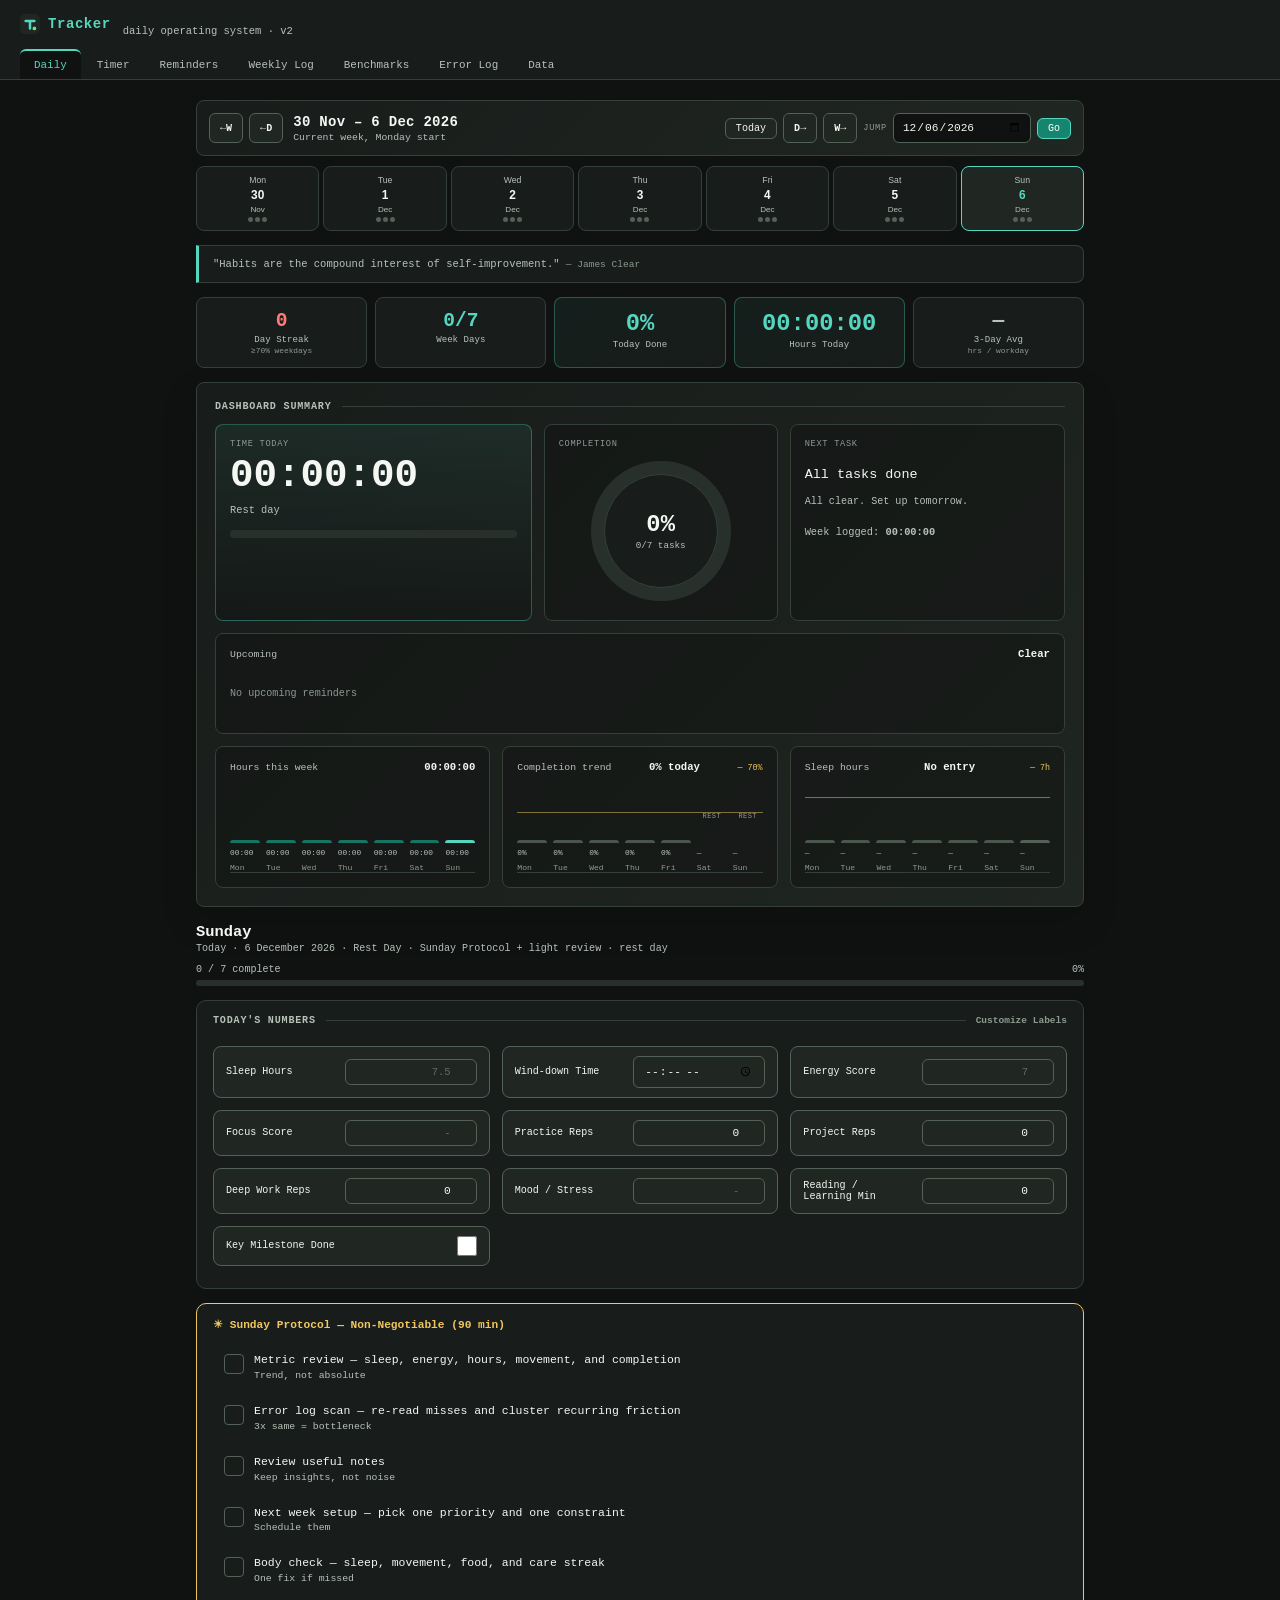
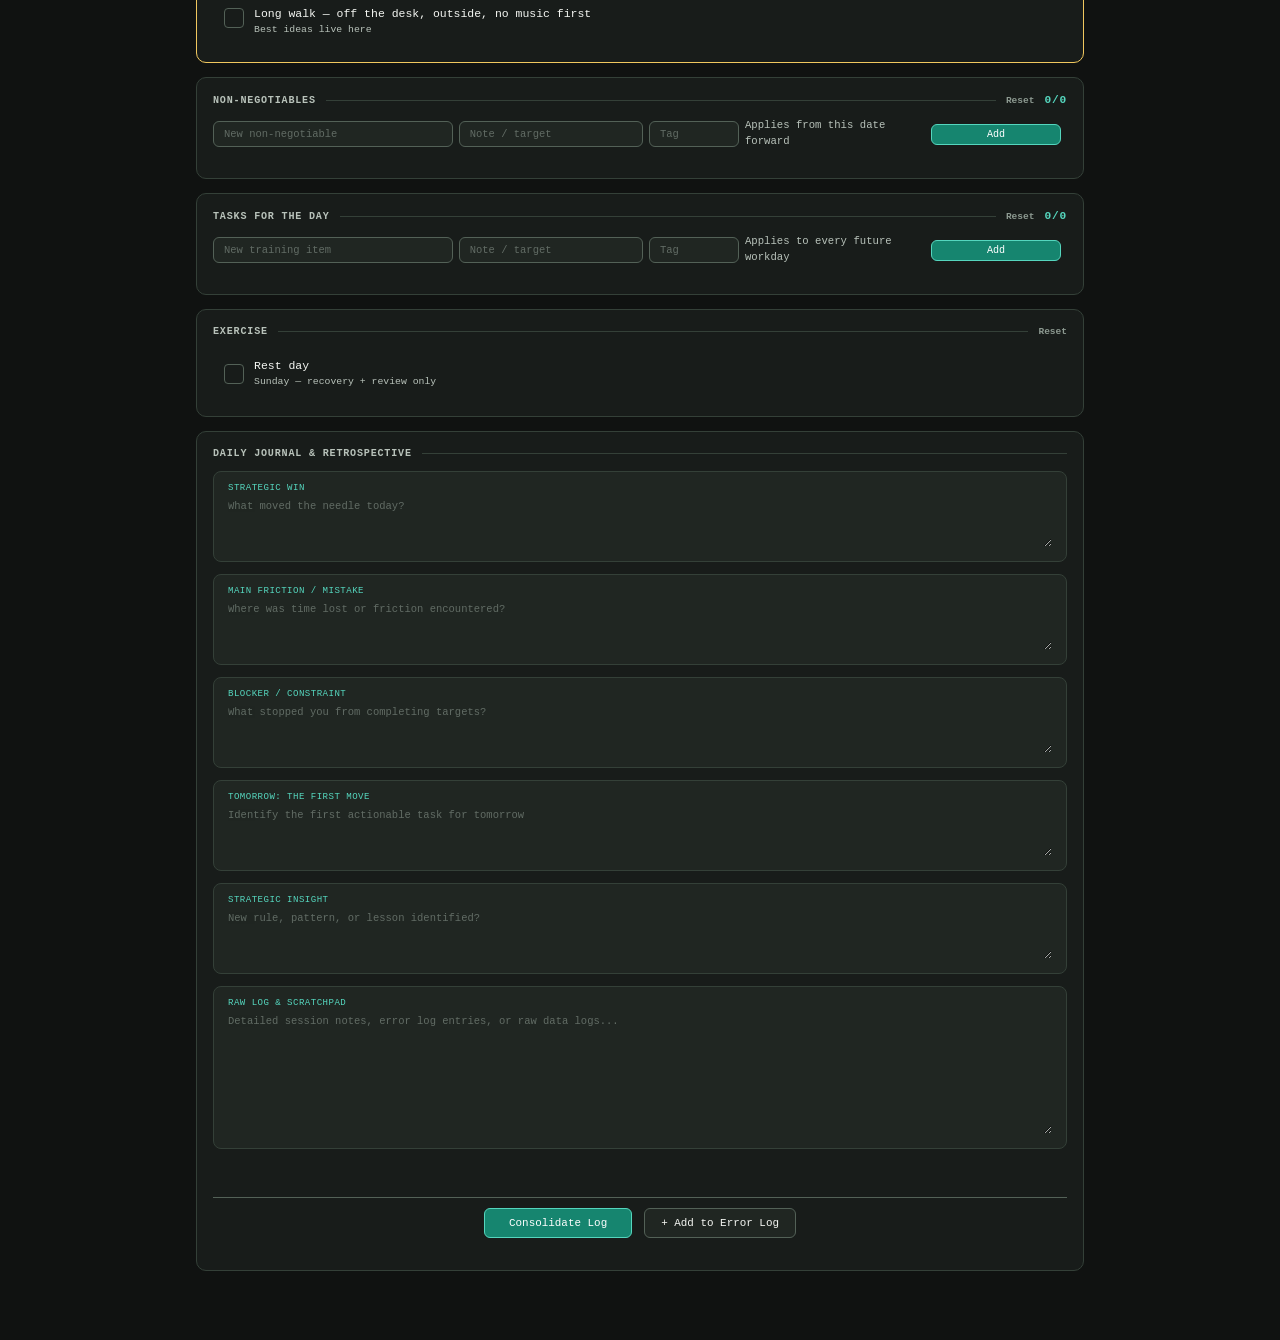
==== commit d98513a5: "cleaned the codebase" ====
--- a/index.html
+++ b/index.html
@@ -106,7 +106,7 @@
 
   <!-- Sunday Protocol -->
   <div class="sunday-panel" id="sundayPanel" style="display:none">
-    <div class="sunday-title">Sunday review</div>
+    <div class="sunday-title">☀ Sunday Protocol — Non-Negotiable (90 min)</div>
     <div id="sundayList"></div>
   </div>
 
@@ -343,7 +343,7 @@
       <div id="weeklyTrainingMix"></div>
     </div>
     <div class="weekly-graph-card full">
-      <div class="weekly-graph-title"><span>Non-Negotiables Heatmap</span><strong>AM / PM / Zeta / Light / Review / Screen</strong></div>
+      <div class="weekly-graph-title"><span>Non-Negotiables Heatmap</span><strong>AM / PM / Focus / Light / Review / Screen</strong></div>
       <div id="weeklyHeatmap"></div>
     </div>
   </div>
@@ -469,7 +469,7 @@
       <button class="btn" onclick="writeBackupNow()">Save backup now</button>
       <button class="btn" onclick="loadFromBackupFile()">Load from backup file</button>
     </div>
-    <div style="font-size:.72rem; color:var(--dim)">Choose or create <strong>tracker-data.json</strong> in this folder. After permission is granted, typing in the tracker autosaves to that file.</div>
+    <div style="font-size:.72rem; color:var(--dim)">Choose or create <strong>tracker-data.json</strong> in this folder. After permission is granted, typing in this app autosaves to that file.</div>
   </div>
 
   <div class="card export-section">
--- a/styles.css
+++ b/styles.css
@@ -1067,9 +1067,9 @@
   background:var(--surf2); border:1px solid var(--border);
 }
 .mix-segment { min-height:3px; }
-.mix-cp { background:var(--accent); }
-.mix-prob { background:var(--blue); }
-.mix-olympiad { background:var(--amber); }
+.mix-practice { background:var(--accent); }
+.mix-project { background:var(--blue); }
+.mix-deep { background:var(--amber); }
 .mix-oa { background:var(--green); }
 .mix-label { color:var(--muted); font-size:.58rem; text-align:center; margin-top:5px; }
 .mix-legend { display:flex; flex-wrap:wrap; gap:8px; margin-top:10px; font-size:.62rem; color:var(--dim); }
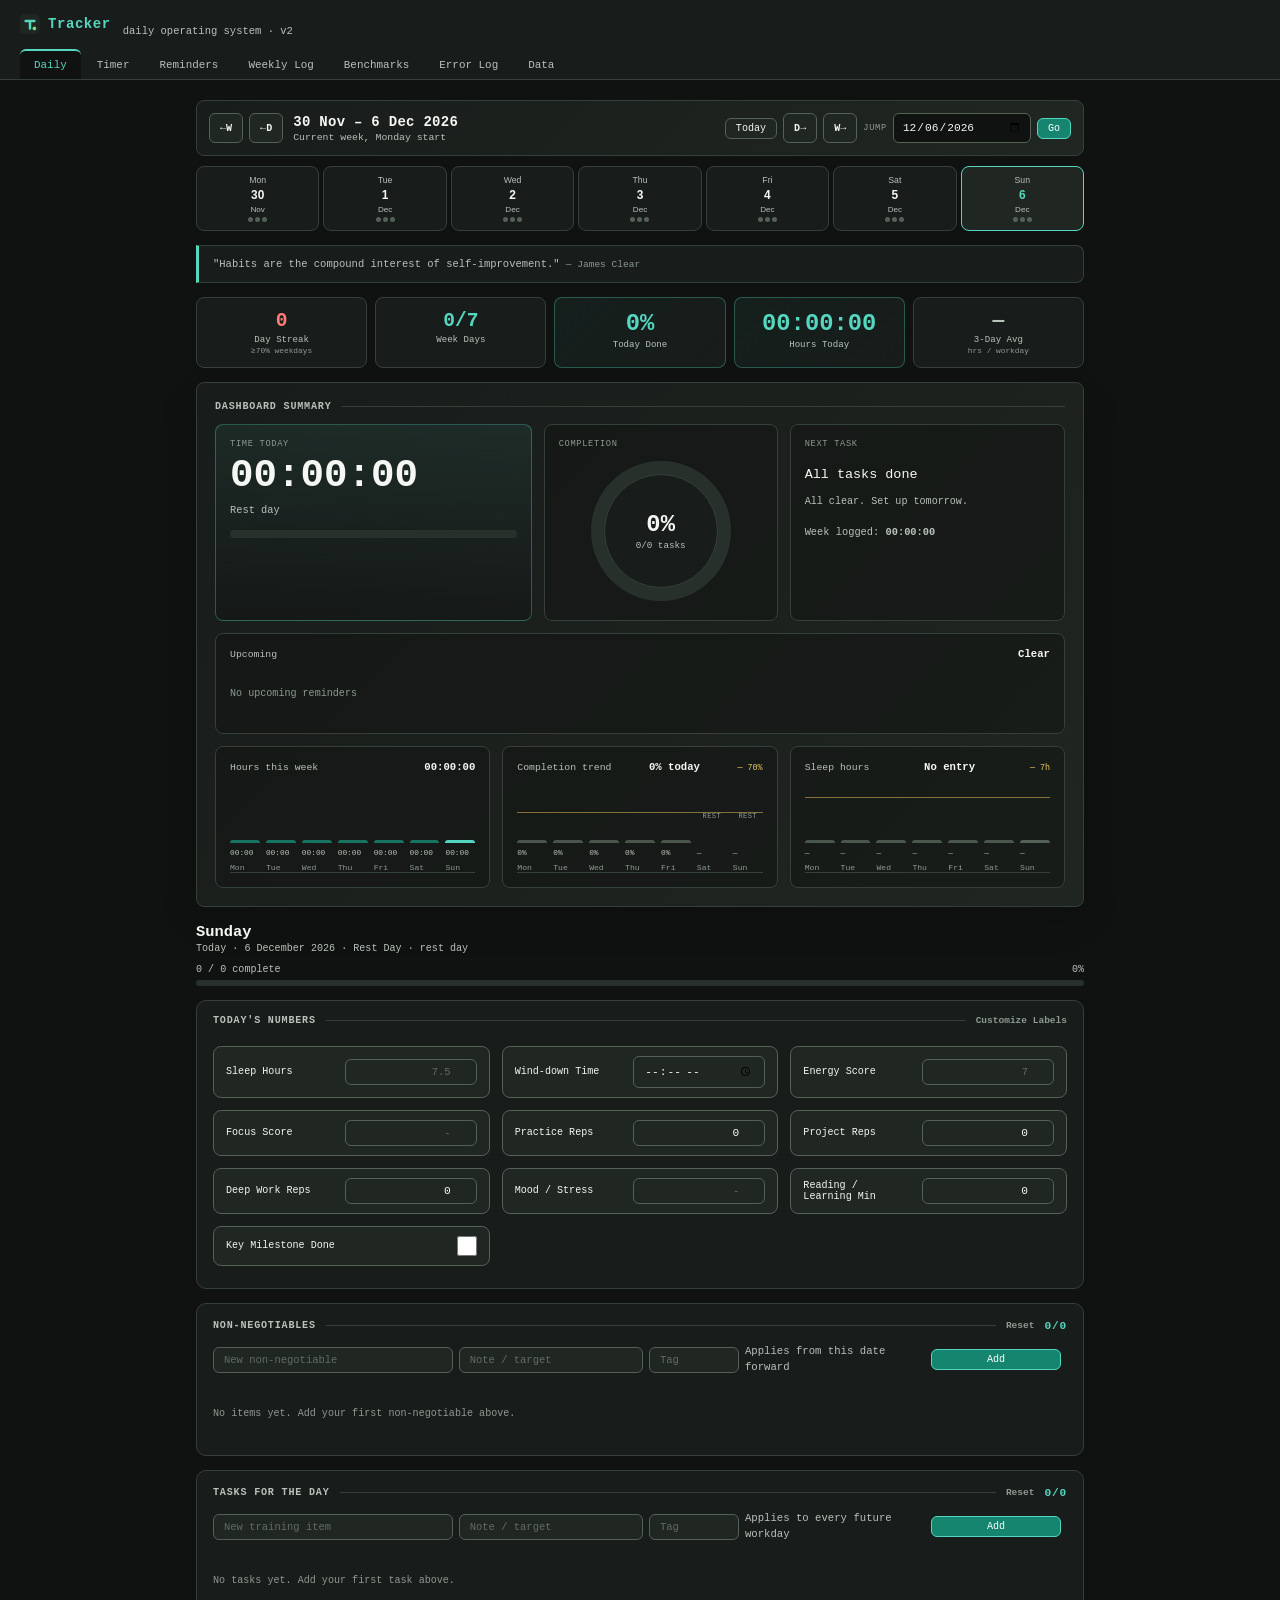
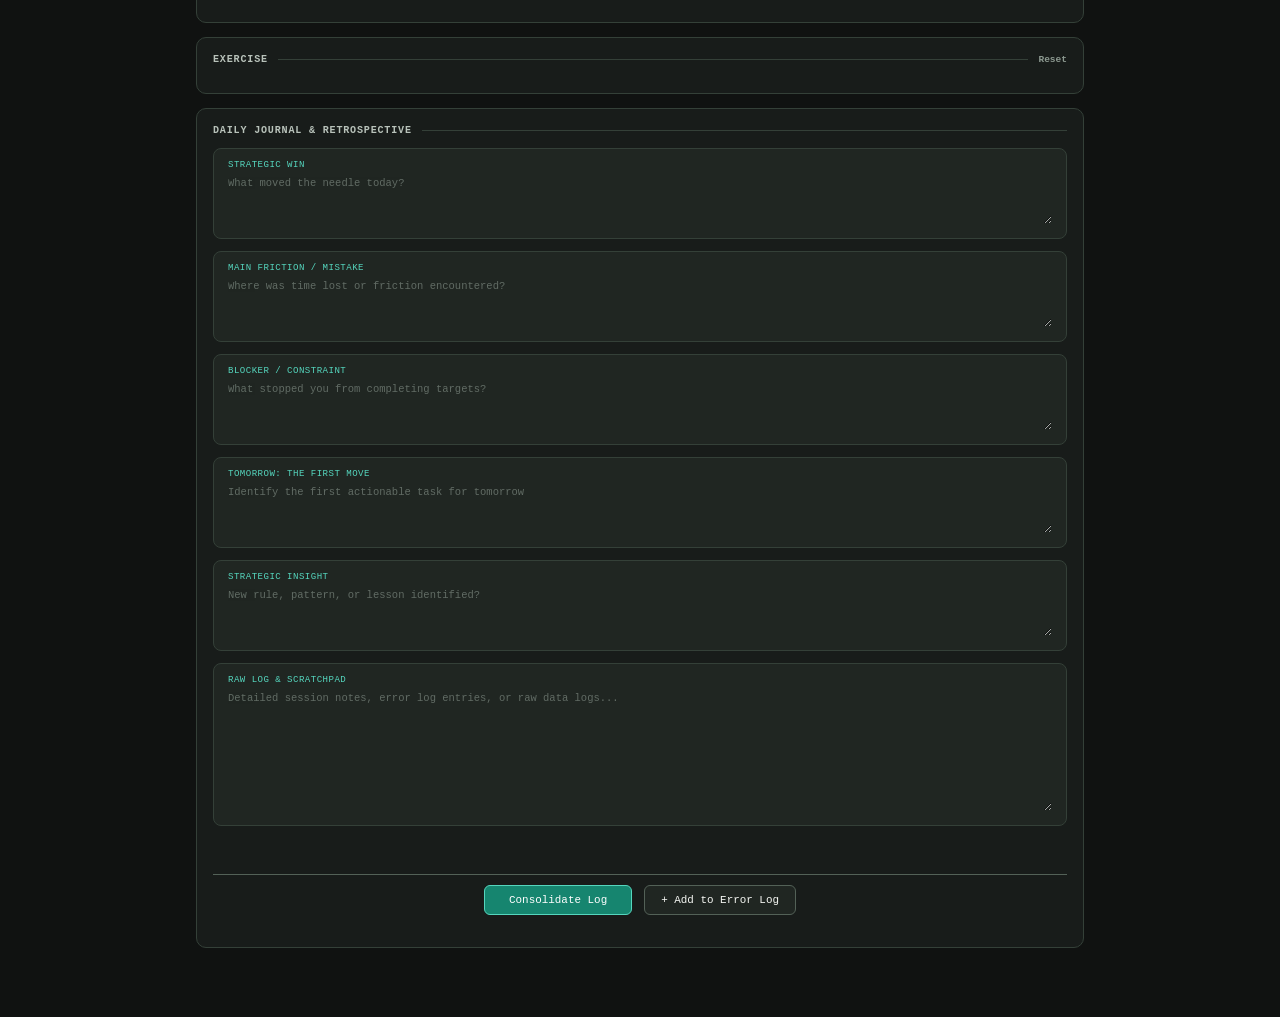
==== commit 589449e4: "Start consumer tracker blank" ====
--- a/index.html
+++ b/index.html
@@ -104,9 +104,9 @@
     <div class="fallback-hint" id="fallbackHint"></div>
   </div>
 
-  <!-- Sunday Protocol -->
+  <!-- Optional Sunday items -->
   <div class="sunday-panel" id="sundayPanel" style="display:none">
-    <div class="sunday-title">☀ Sunday Protocol — Non-Negotiable (90 min)</div>
+    <div class="sunday-title">Sunday Items</div>
     <div id="sundayList"></div>
   </div>
 
@@ -343,7 +343,7 @@
       <div id="weeklyTrainingMix"></div>
     </div>
     <div class="weekly-graph-card full">
-      <div class="weekly-graph-title"><span>Non-Negotiables Heatmap</span><strong>AM / PM / Focus / Light / Review / Screen</strong></div>
+      <div class="weekly-graph-title"><span>Non-Negotiables Heatmap</span><strong>Your configured items</strong></div>
       <div id="weeklyHeatmap"></div>
     </div>
   </div>
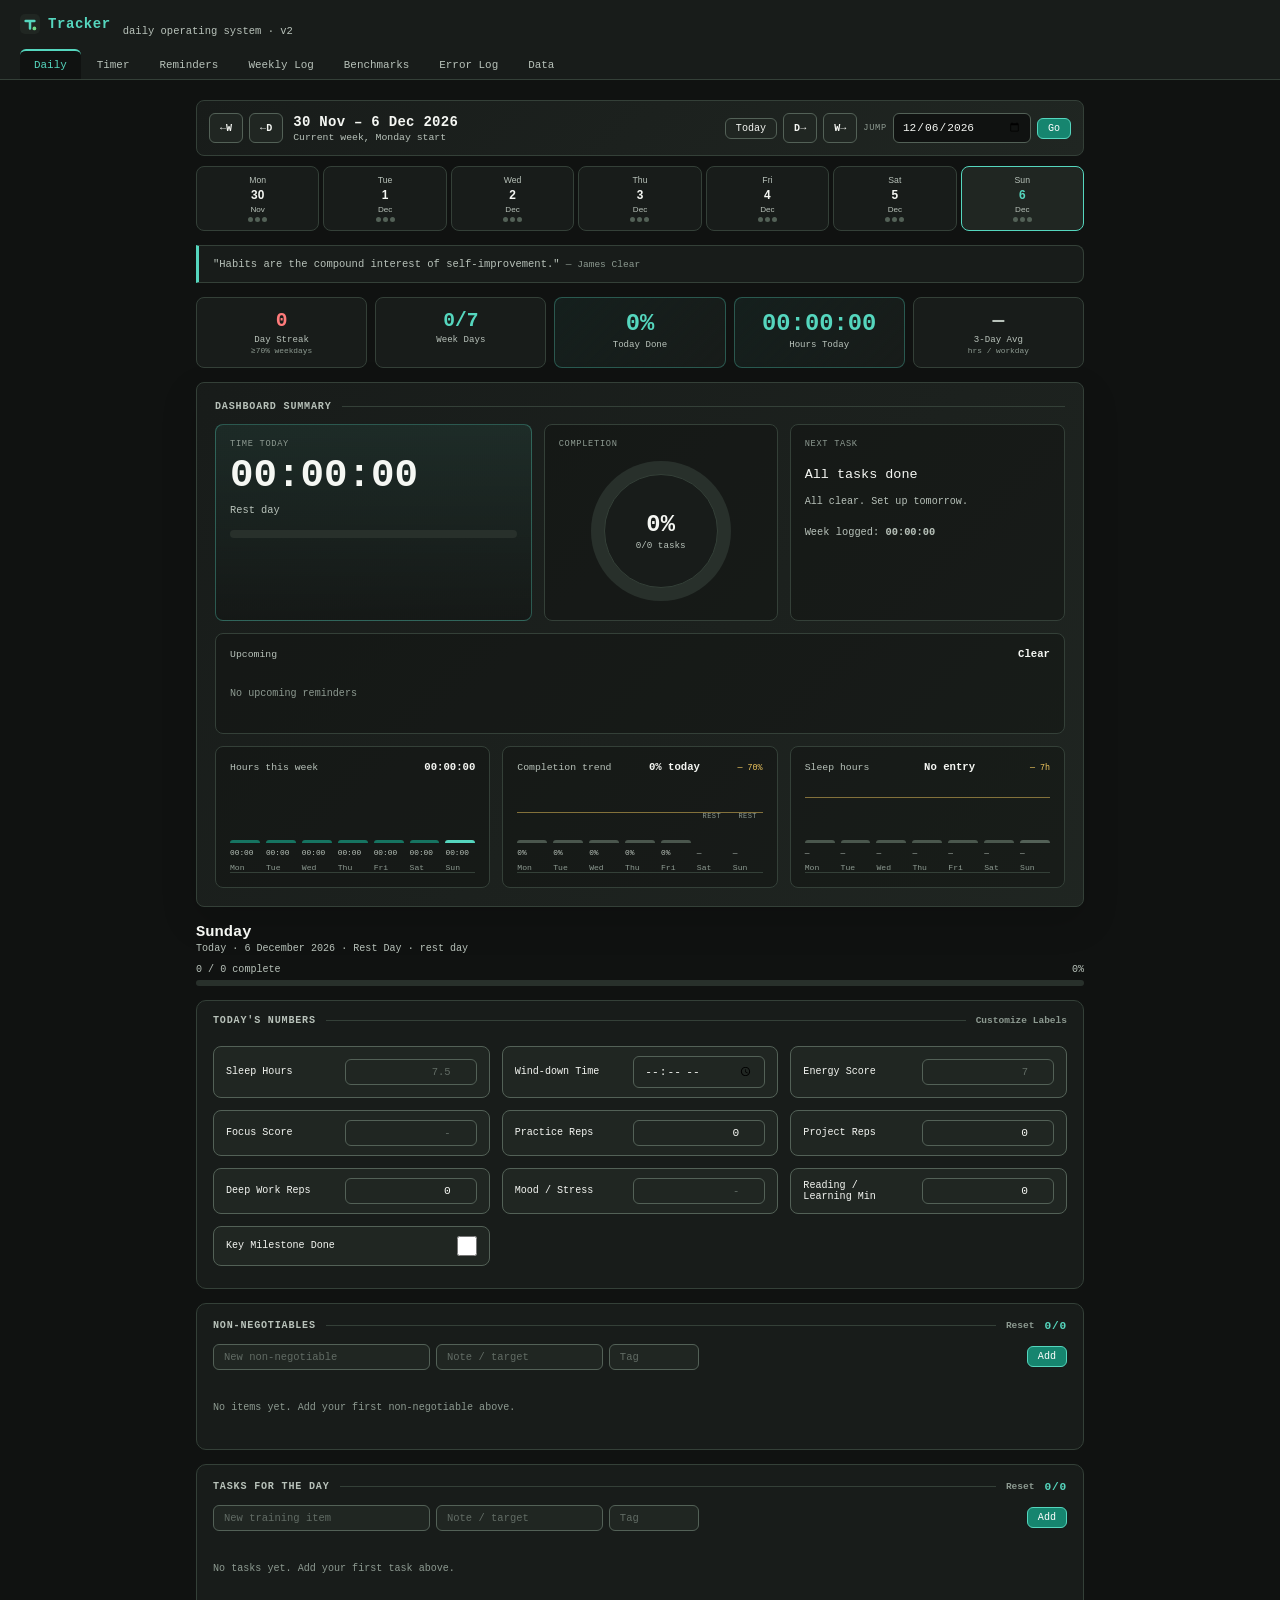
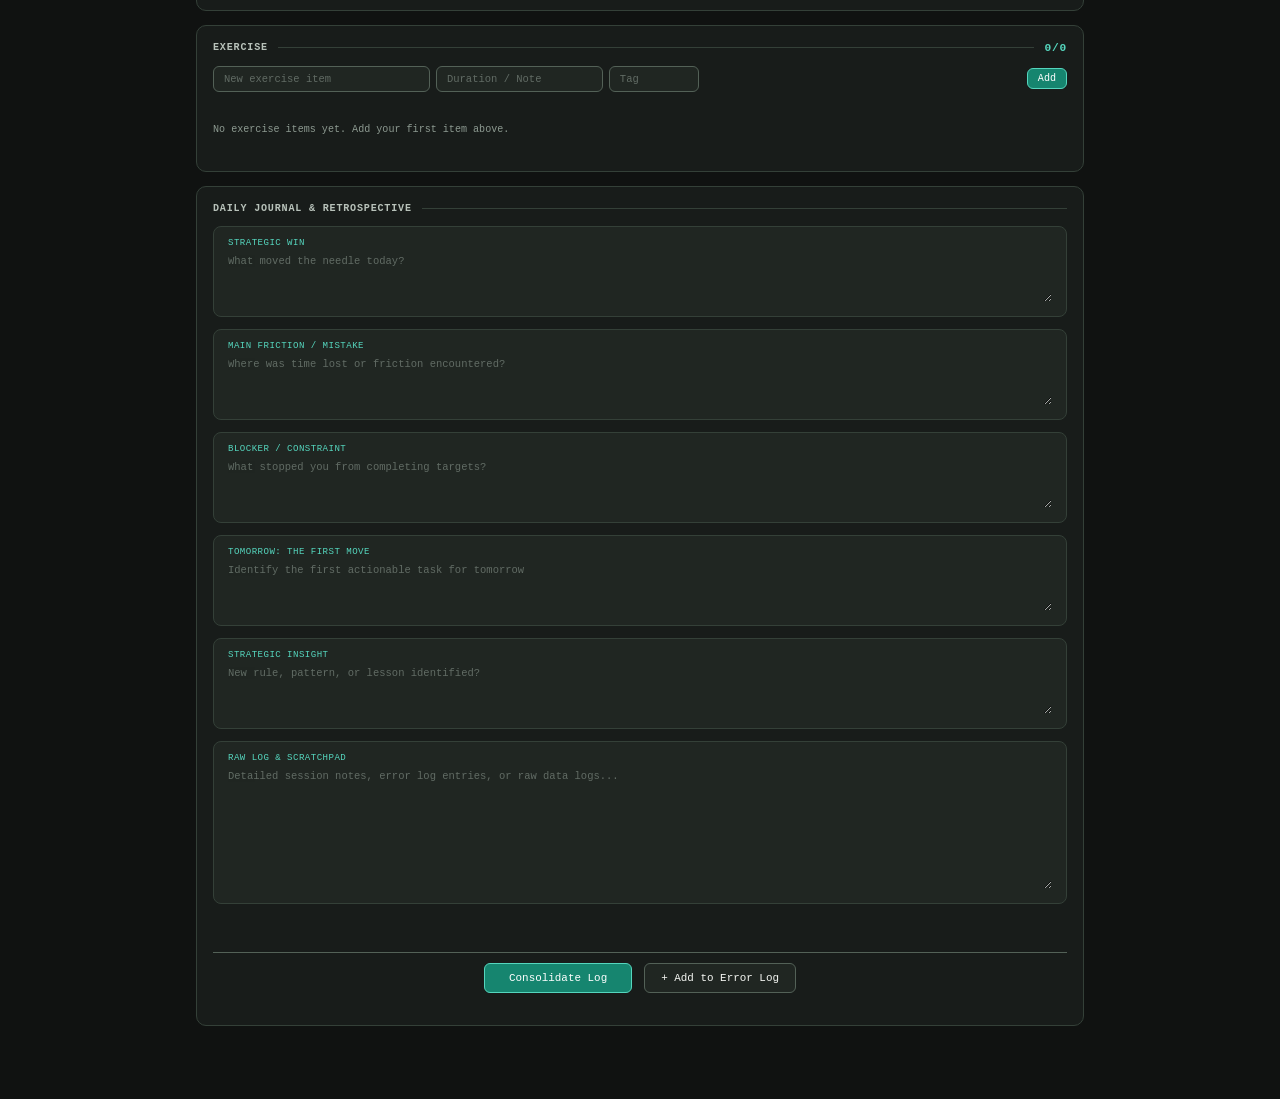
==== commit 2fd835f0: "major changes to the daily tab" ====
--- a/index.html
+++ b/index.html
@@ -121,10 +121,7 @@
       <input type="text" id="nn-new-text" placeholder="New non-negotiable">
       <input type="text" id="nn-new-meta" placeholder="Note / target">
       <input type="text" id="nn-new-tag" placeholder="Tag">
-      <div class="scope-picker hidden" id="nn-new-scope">
-        <label><input type="checkbox" value="hard" checked> Daily</label>
-      </div>
-      <div class="timer-log-line">Applies from this date forward</div>
+      <div></div><div></div>
       <button class="btn sm primary" onclick="addNonNeg(this)">Add</button>
     </div>
     <div id="nnList"></div>
@@ -137,10 +134,7 @@
       <input type="text" id="tr-new-text" placeholder="New training item">
       <input type="text" id="tr-new-meta" placeholder="Note / target">
       <input type="text" id="tr-new-tag" placeholder="Tag">
-      <div class="scope-picker hidden" id="tr-new-scope">
-        <label><input type="checkbox" value="hard" checked> Daily</label>
-      </div>
-      <div class="timer-log-line">Applies to every future workday</div>
+      <div></div><div></div>
       <button class="btn sm primary" onclick="addTrainingItem(this)">Add</button>
     </div>
     <div id="trainingList"></div>
@@ -148,7 +142,14 @@
 
   <!-- Exercise -->
   <div class="card">
-    <div class="card-title">Exercise <span class="section-line"></span><button class="reset-link" onclick="resetExercise()">Reset</button></div>
+    <div class="card-title" id="exerciseTitle">Exercise <span class="section-line"></span> <span class="count" id="exCount">0/0</span></div>
+    <div class="list-editor">
+      <input type="text" id="ex-new-text" placeholder="New exercise item">
+      <input type="text" id="ex-new-meta" placeholder="Duration / Note">
+      <input type="text" id="ex-new-tag" placeholder="Tag">
+      <div></div><div></div>
+      <button class="btn sm primary" onclick="addExercise(this)">Add</button>
+    </div>
     <div id="exerciseList"></div>
   </div>
 
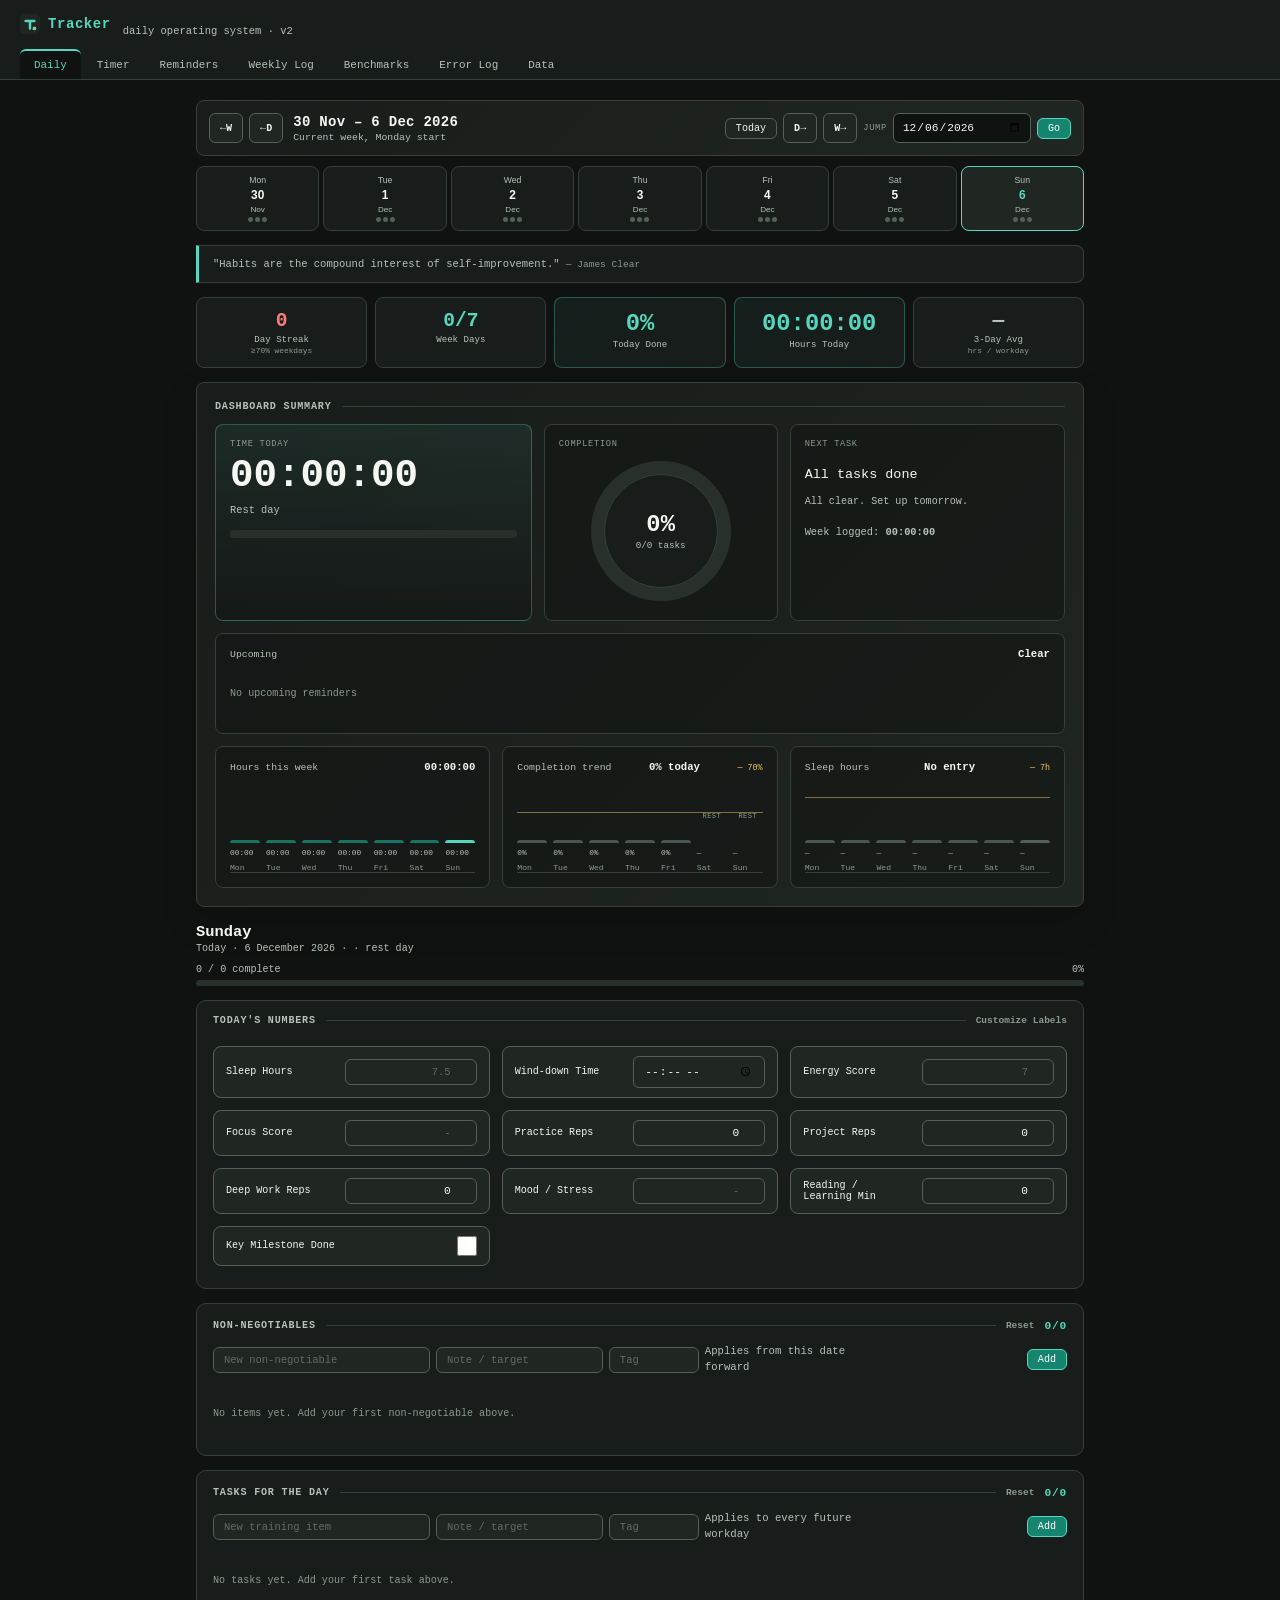
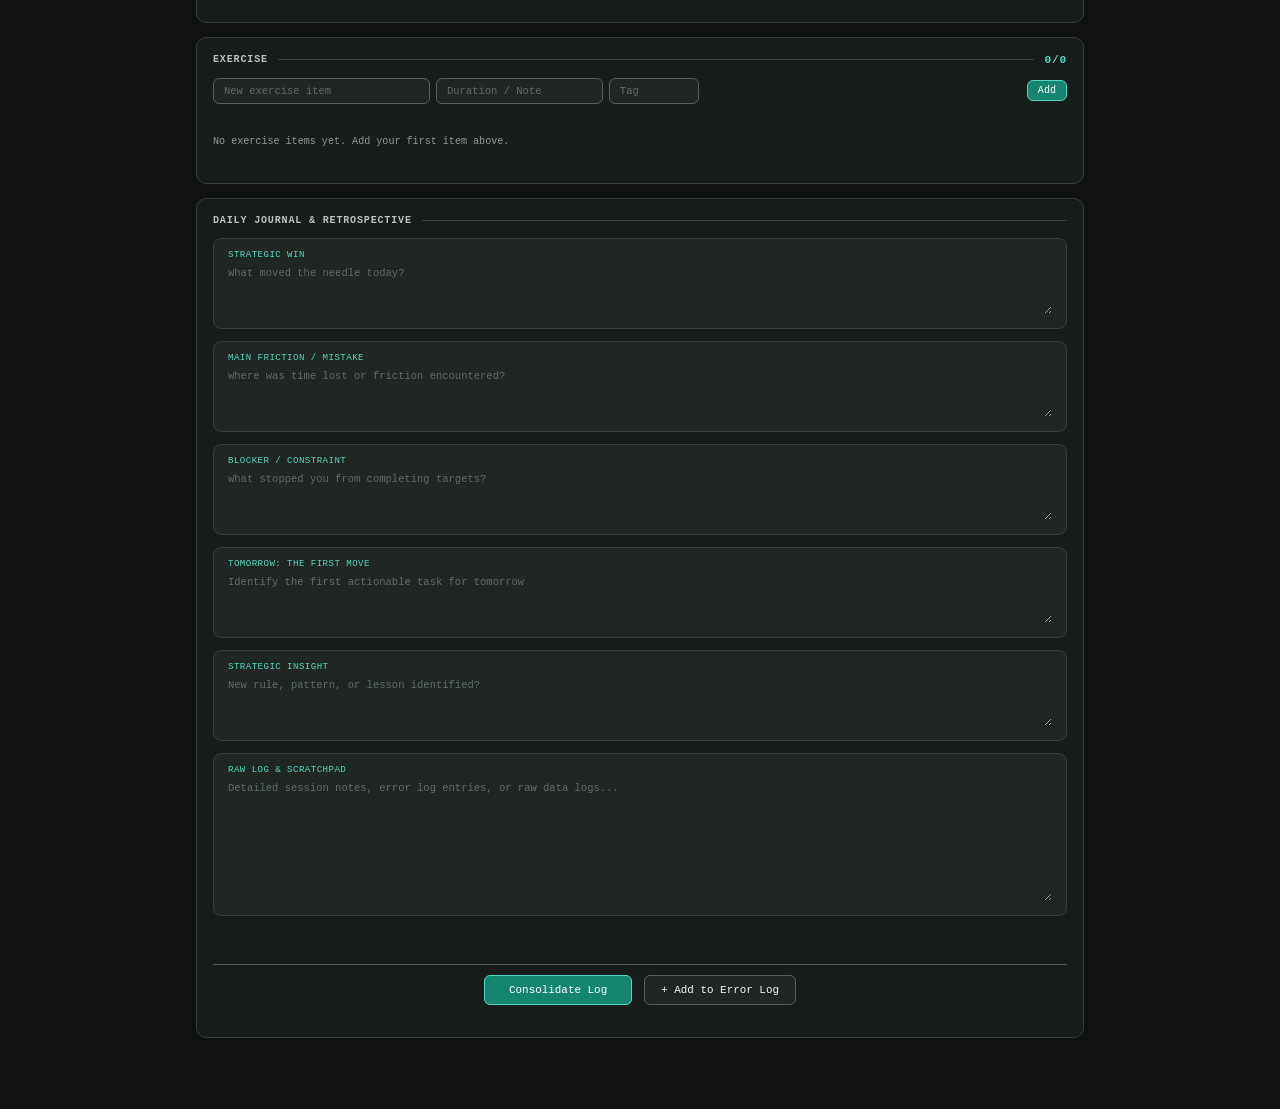
==== commit d782653b: "major changes to the daily tab: dynamic exercise list, right-aligned buttons, and restored scope log" ====
--- a/index.html
+++ b/index.html
@@ -121,8 +121,11 @@
       <input type="text" id="nn-new-text" placeholder="New non-negotiable">
       <input type="text" id="nn-new-meta" placeholder="Note / target">
       <input type="text" id="nn-new-tag" placeholder="Tag">
-      <div></div><div></div>
-      <button class="btn sm primary" onclick="addNonNeg(this)">Add</button>
+      <div class="scope-picker hidden" id="nn-new-scope">
+        <label><input type="checkbox" value="hard" checked> Daily</label>
+      </div>
+      <div class="timer-log-line">Applies from this date forward</div>
+      <button class="btn sm primary" style="grid-column: 6" onclick="addNonNeg(this)">Add</button>
     </div>
     <div id="nnList"></div>
   </div>
@@ -134,8 +137,11 @@
       <input type="text" id="tr-new-text" placeholder="New training item">
       <input type="text" id="tr-new-meta" placeholder="Note / target">
       <input type="text" id="tr-new-tag" placeholder="Tag">
-      <div></div><div></div>
-      <button class="btn sm primary" onclick="addTrainingItem(this)">Add</button>
+      <div class="scope-picker hidden" id="tr-new-scope">
+        <label><input type="checkbox" value="hard" checked> Daily</label>
+      </div>
+      <div class="timer-log-line">Applies to every future workday</div>
+      <button class="btn sm primary" style="grid-column: 6" onclick="addTrainingItem(this)">Add</button>
     </div>
     <div id="trainingList"></div>
   </div>
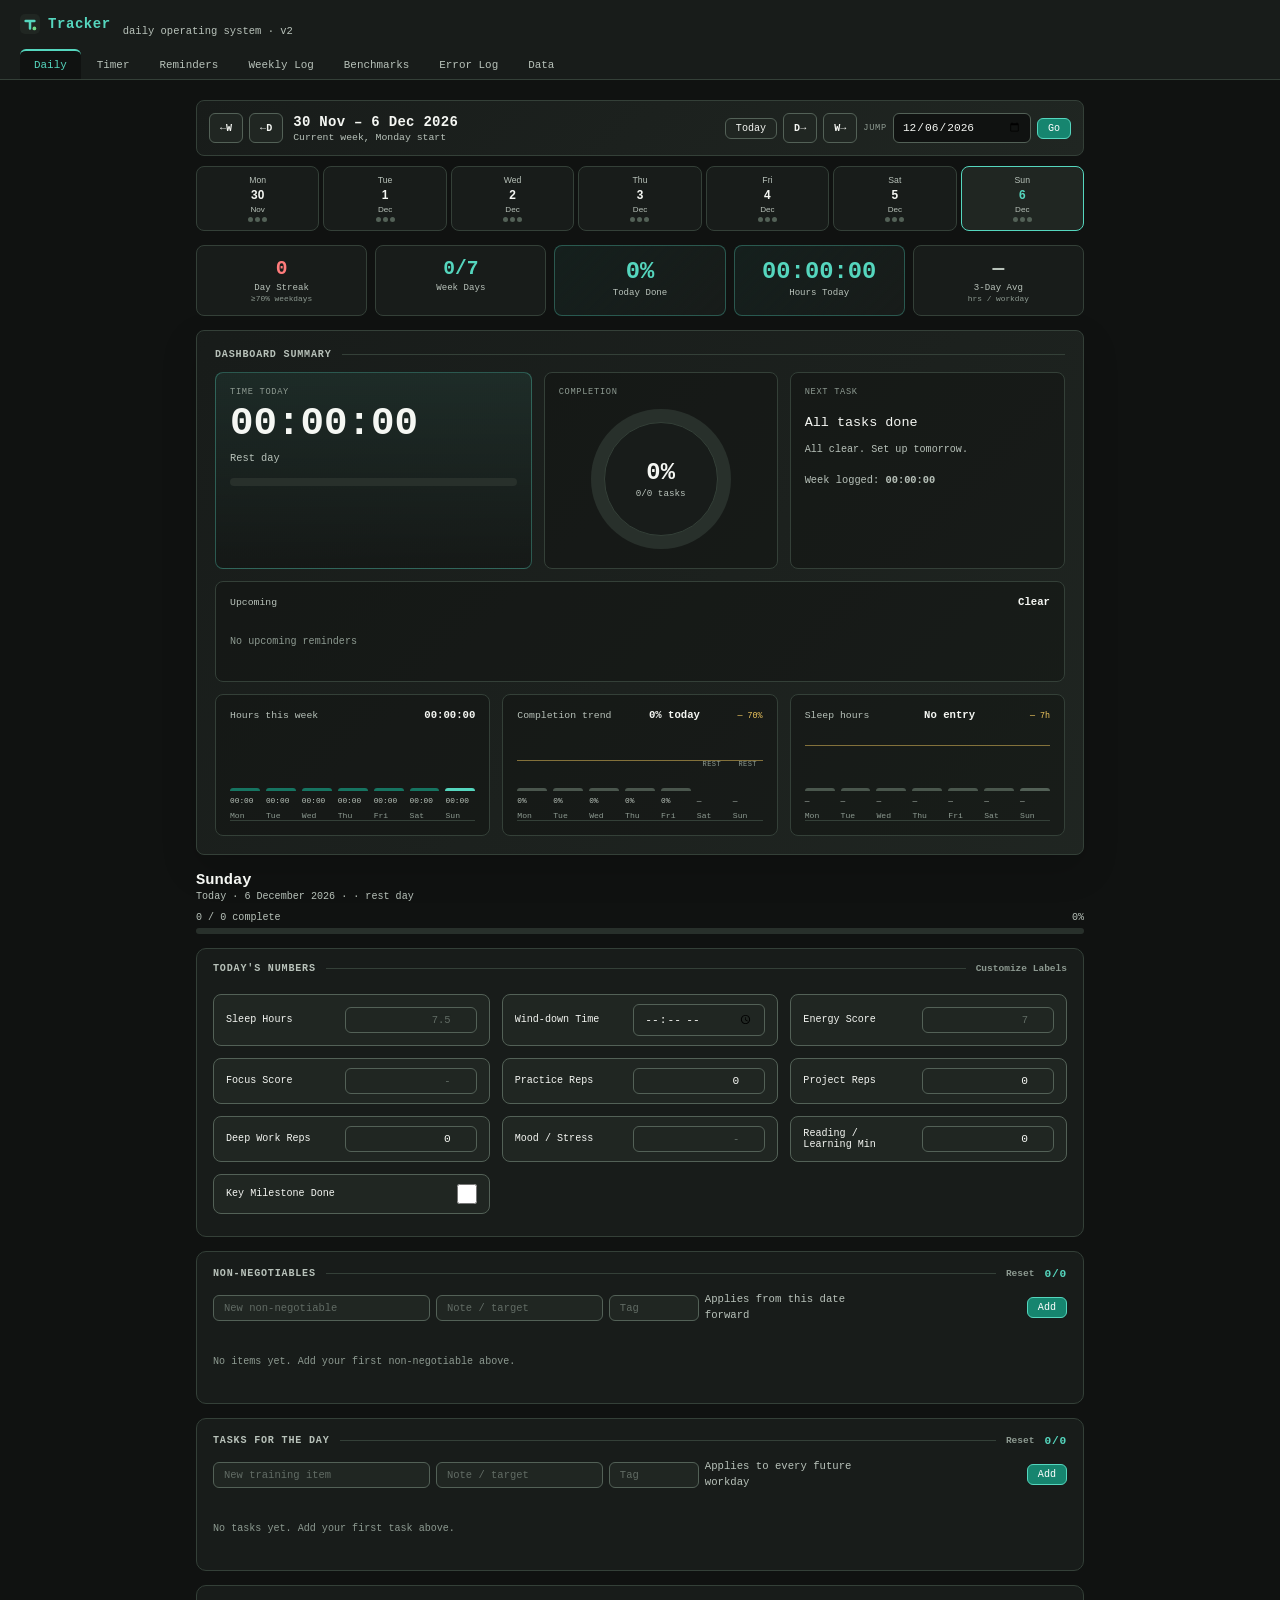
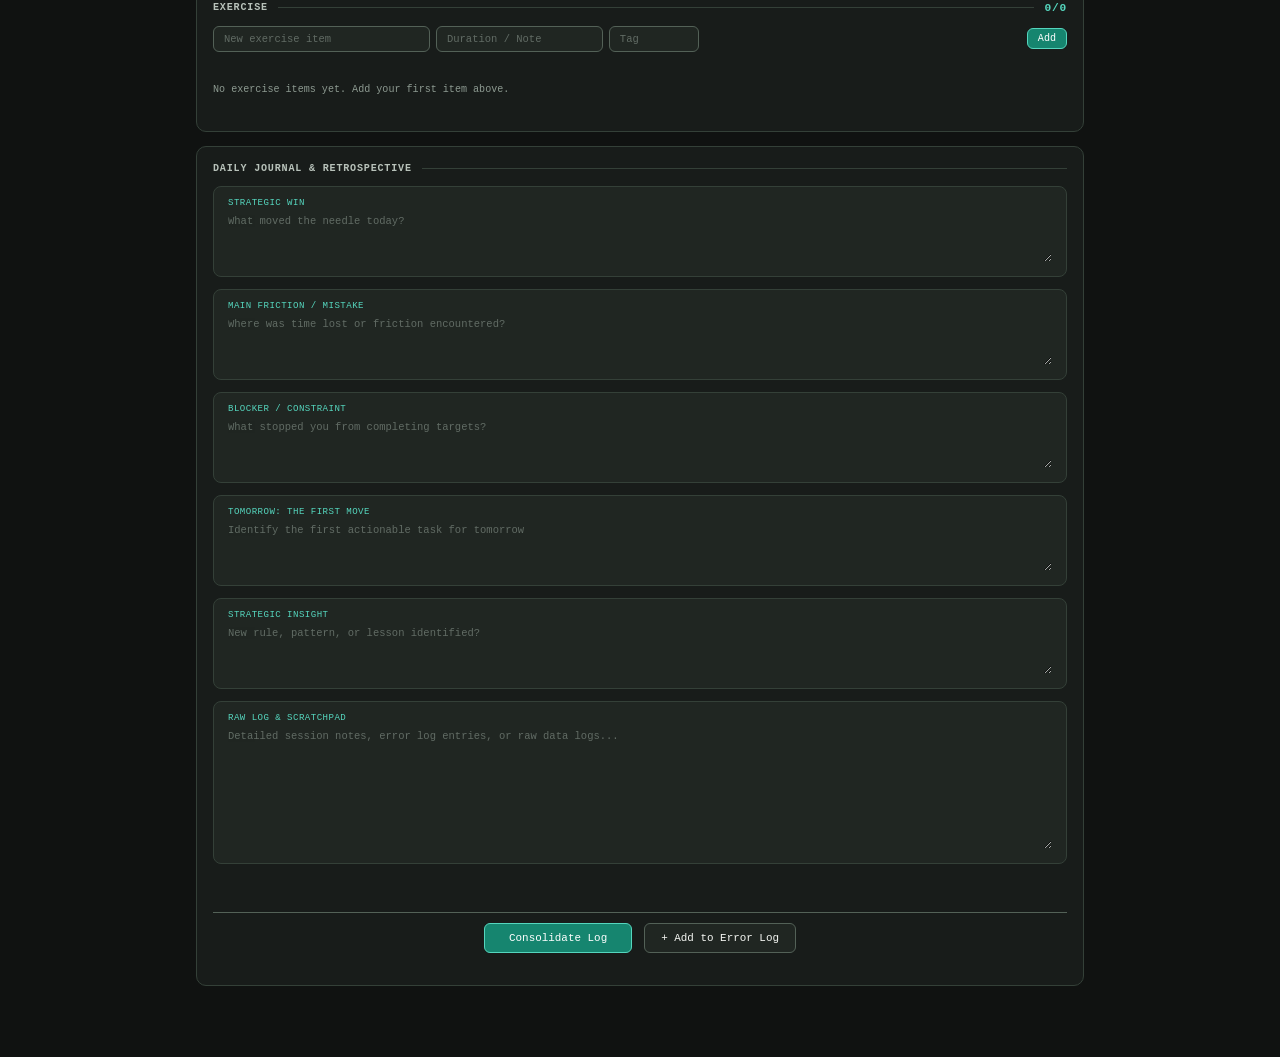
==== commit 8c95e23b: "Remove motivational quotes and daily quote banner" ====
--- a/index.html
+++ b/index.html
@@ -59,11 +59,6 @@
 
   <!-- Week strip -->
   <div class="week-strip" id="weekStrip"></div>
-
-  <!-- Quote banner -->
-  <div class="phase-banner">
-    <span class="phase-desc" id="phaseDesc"></span>
-  </div>
 
   <!-- Stats -->
   <div class="stats-row">
@@ -321,7 +316,7 @@
     <div class="weekly-control-panel">
       <div class="weekly-kicker">Weekly Control Summary</div>
       <div class="weekly-headline" id="weeklyCommandTitle">Week readout pending</div>
-      <div class="weekly-copy" id="weeklyCommandCopy">Track inputs, recovery, and review quality. Trends beat single dots.</div>
+      <div class="weekly-copy" id="weeklyCommandCopy">Track your habits, recovery, and progress. Consistency builds momentum.</div>
       <div class="weekly-score-grid" id="weeklyScoreGrid"></div>
     </div>
     <div class="card" style="margin-bottom:0">
--- a/styles.css
+++ b/styles.css
@@ -192,26 +192,6 @@
 .pip { width:5px; height:5px; border-radius:50%; background:var(--border2); }
 .pip.on { background:var(--green); }
 .pip.half { background:var(--amber); }
-
-/* ── PHASE BANNER ── */
-.phase-banner {
-  background:var(--surf);
-  border:1px solid var(--border);
-  border-left:3px solid var(--accent);
-  border-radius:0 8px 8px 0;
-  padding:12px 14px;
-  margin-bottom:14px;
-  display:flex; align-items:center; gap:12px; flex-wrap:wrap;
-}
-.phase-badge { color:var(--accent); font-weight:600; font-size:.8rem; white-space:nowrap; }
-.phase-desc { color:var(--dim); font-size:.75rem; flex:1; min-width:180px; }
-.phase-btns { display:flex; gap:4px; }
-.phase-pick {
-  background:var(--surf2); border:1px solid var(--border2); color:var(--dim);
-  border-radius:4px; padding:3px 8px; cursor:pointer; font:inherit; font-size:.72rem;
-  transition:all .15s;
-}
-.phase-pick.active { border-color:var(--accent); color:var(--accent); background:var(--surf3); }
 
 /* ── STATS ROW ── */
 .stats-row { display:grid; grid-template-columns:repeat(5,1fr); gap:8px; margin-bottom:14px; }
